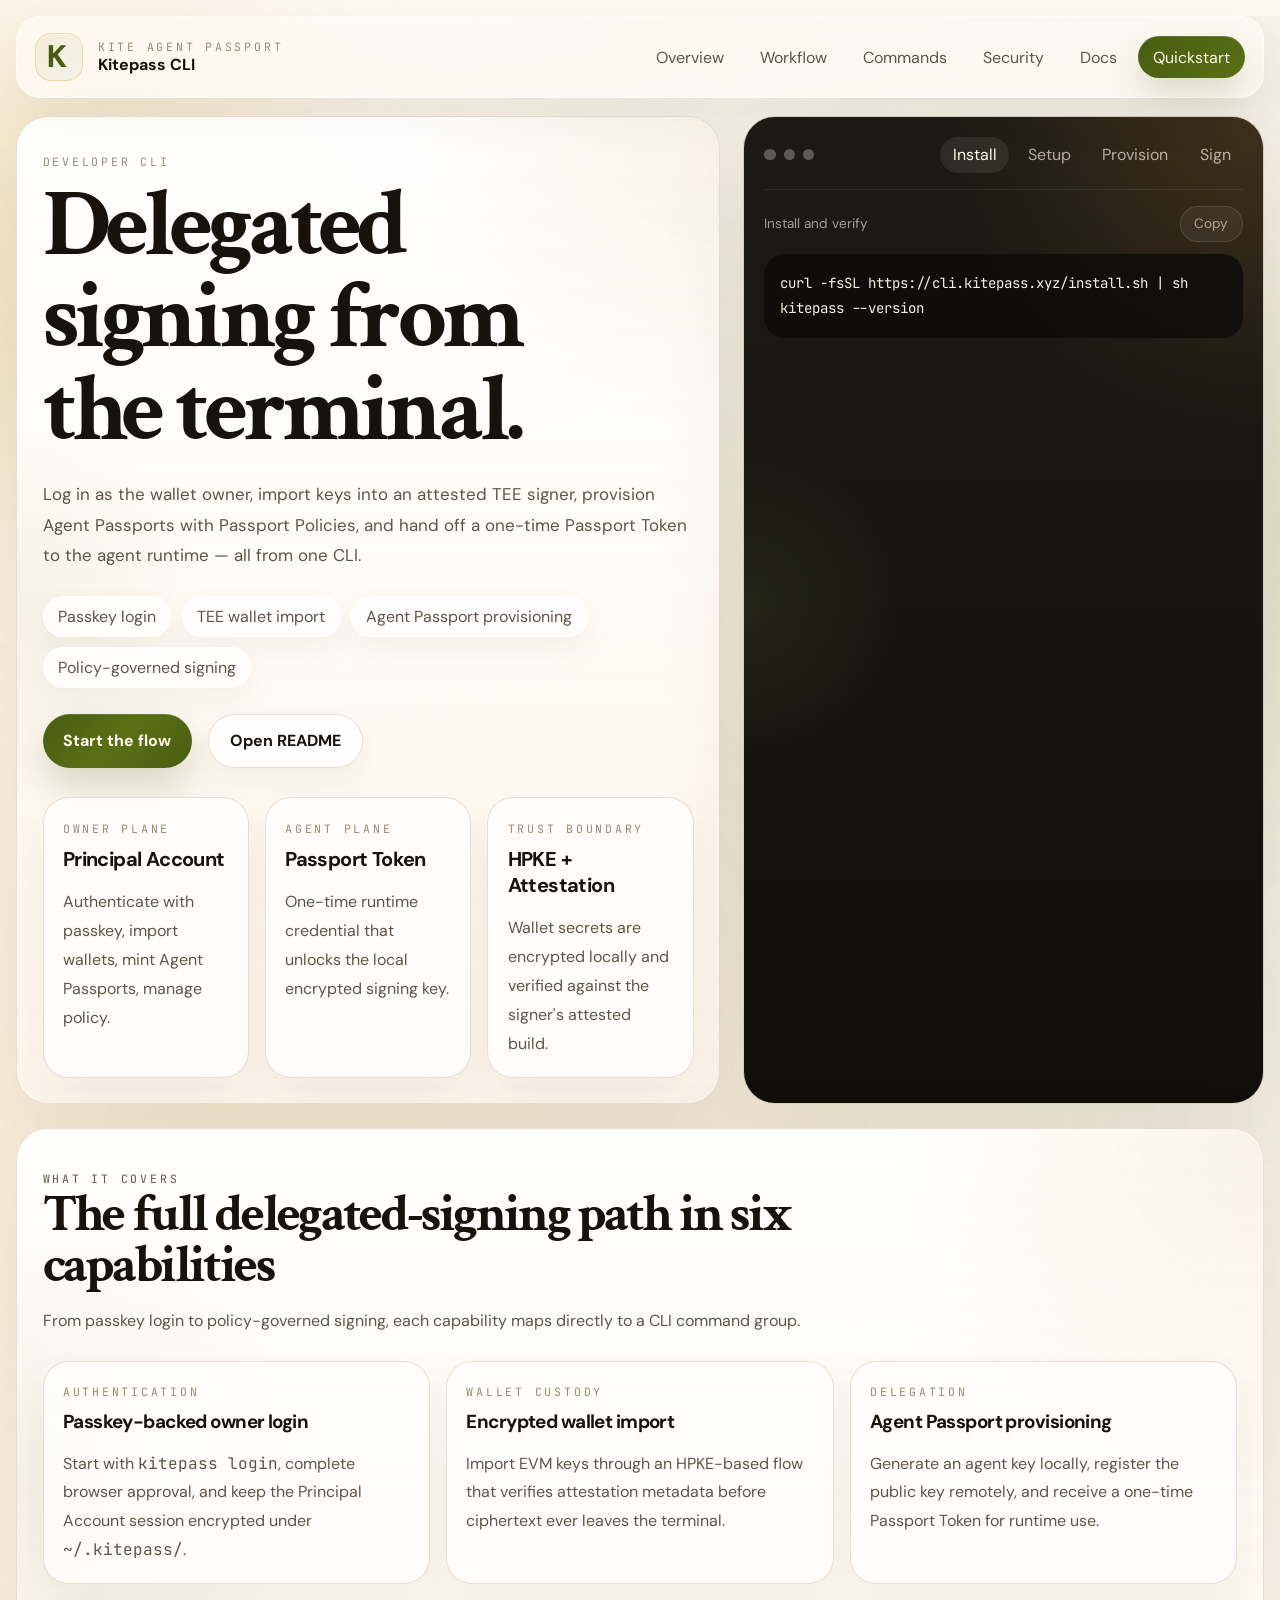
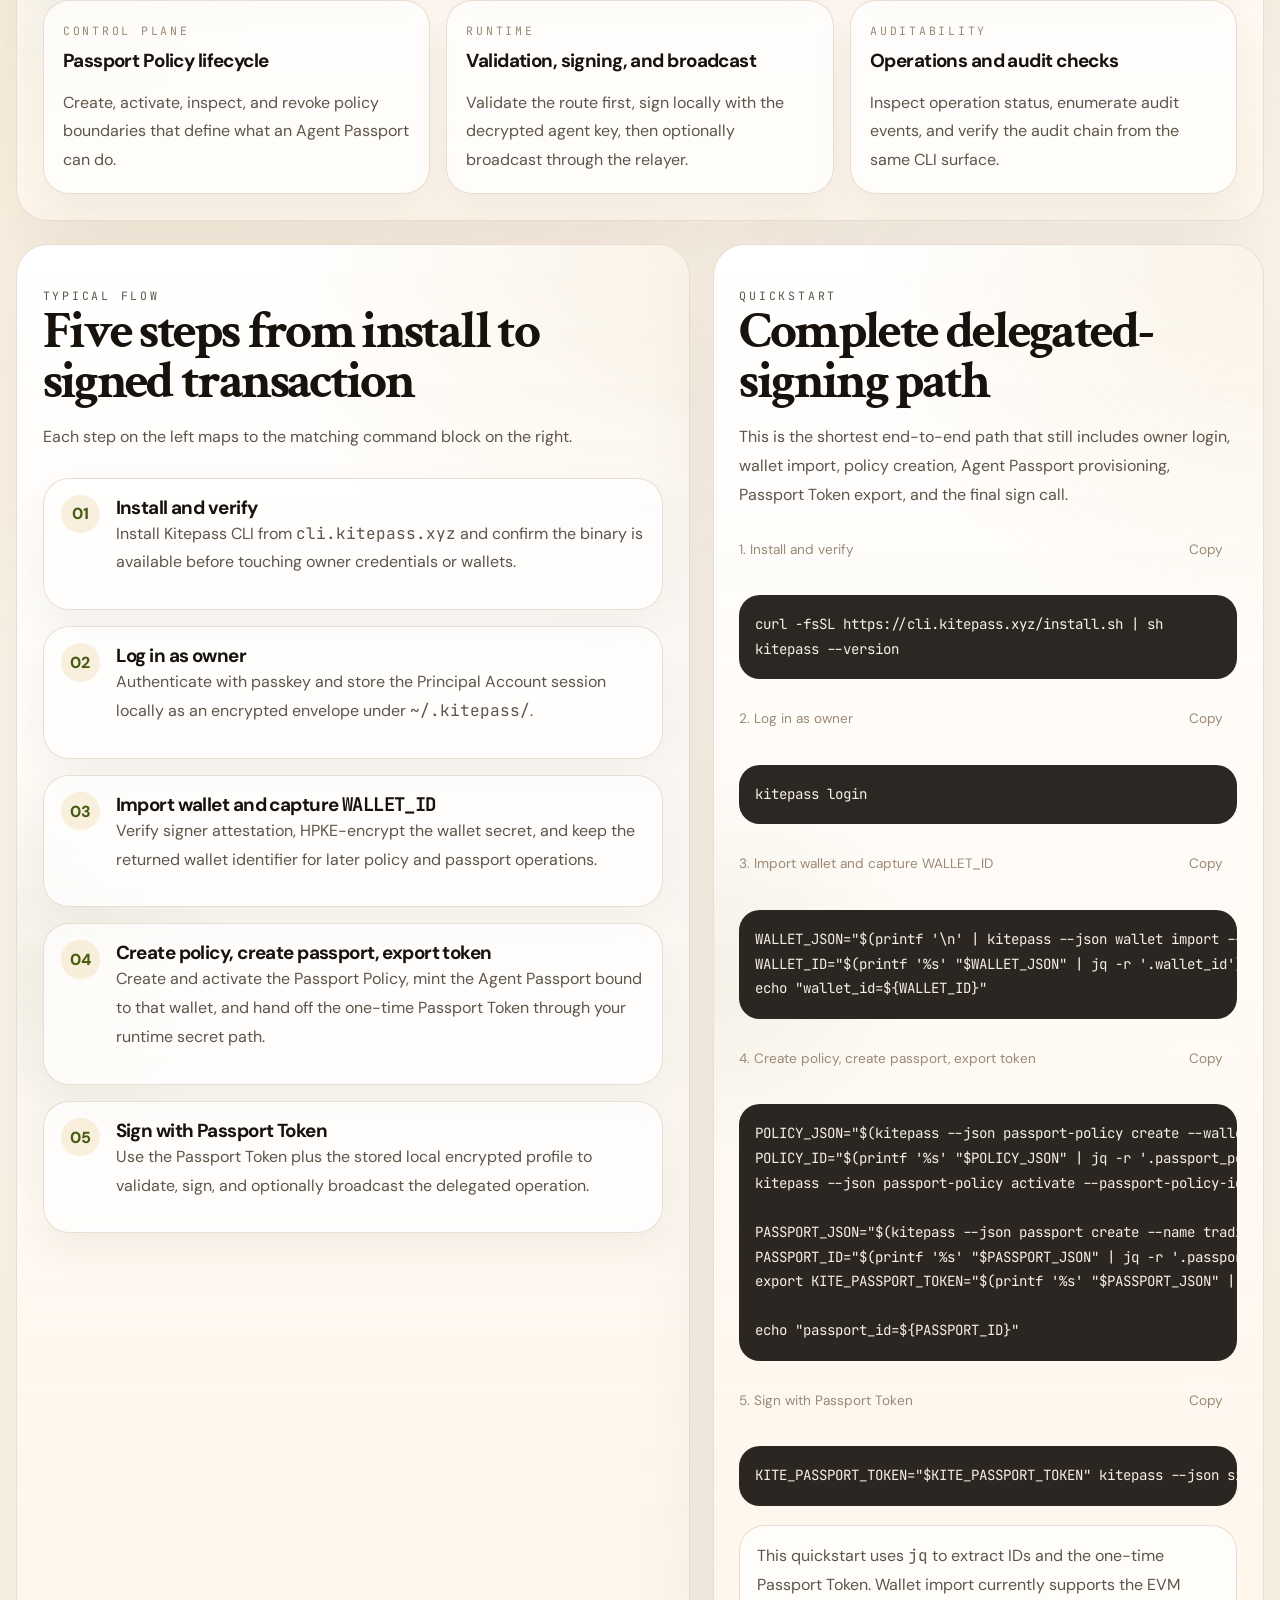
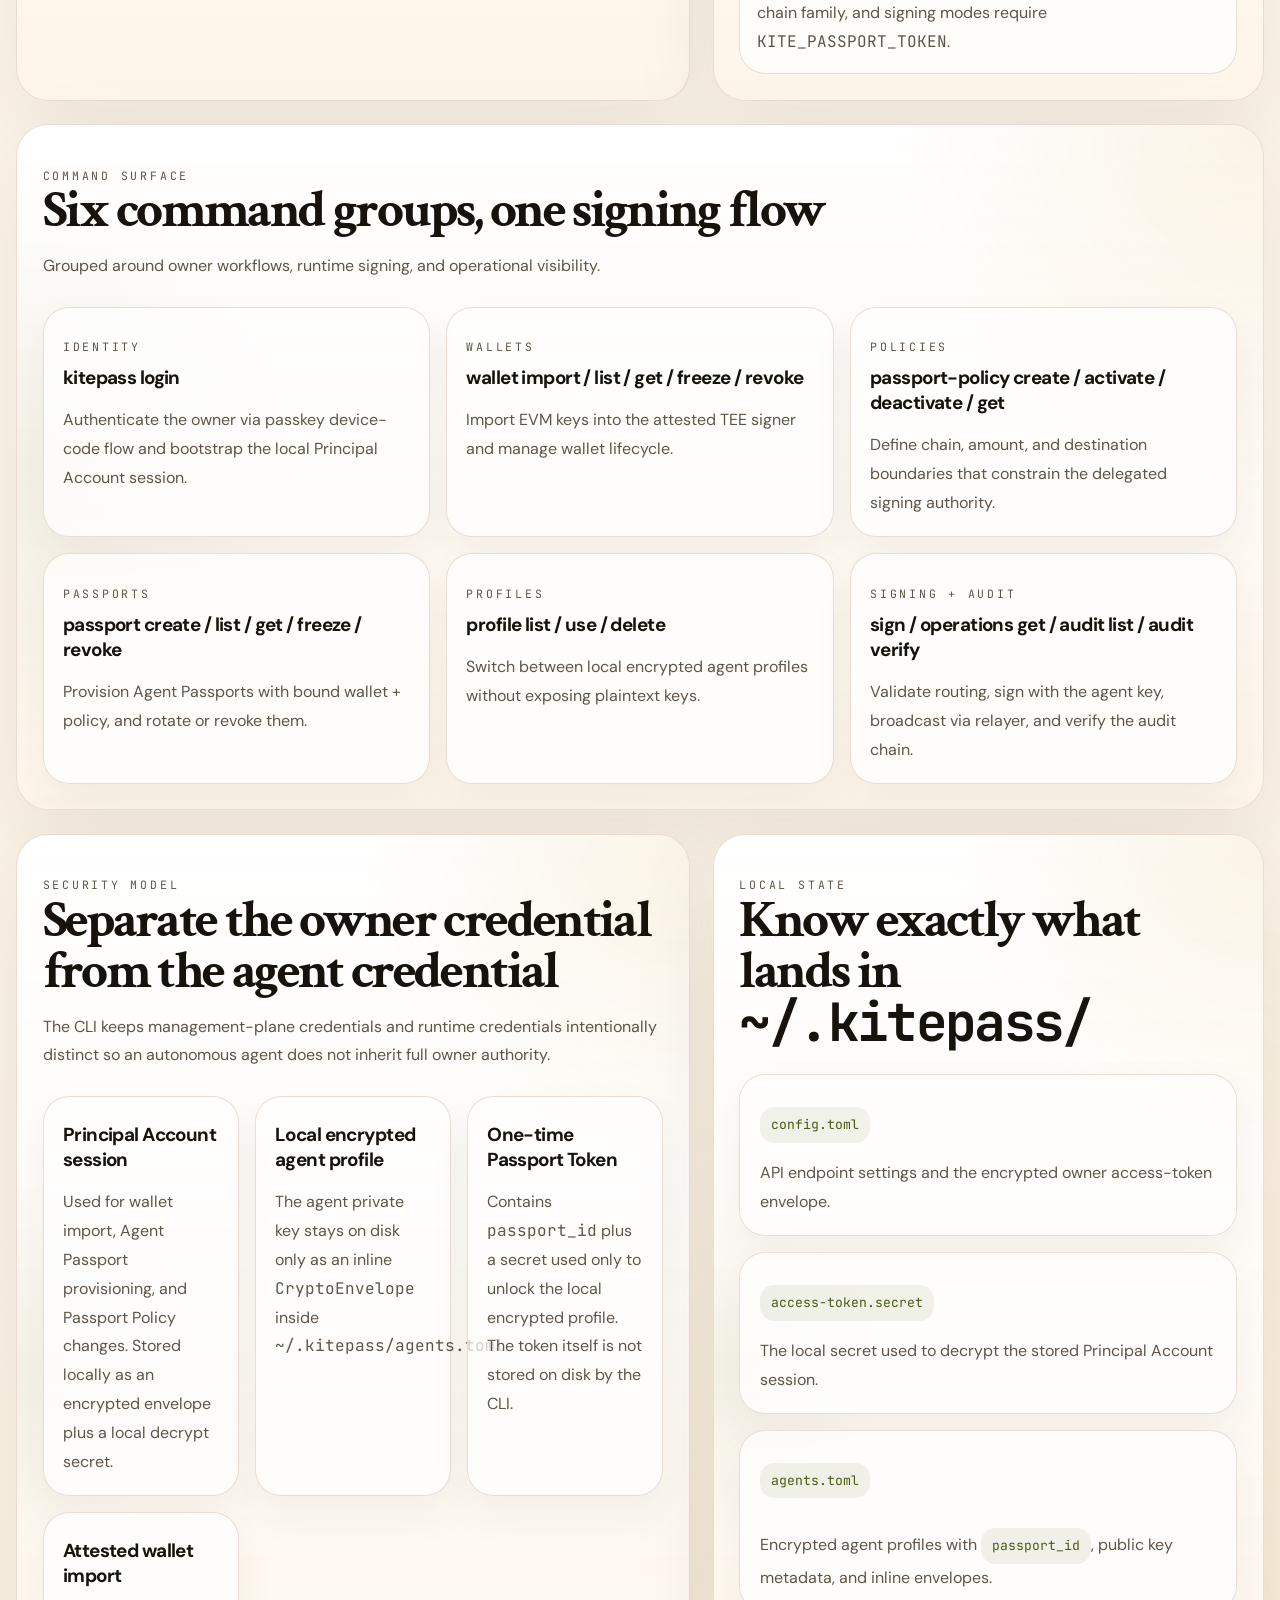
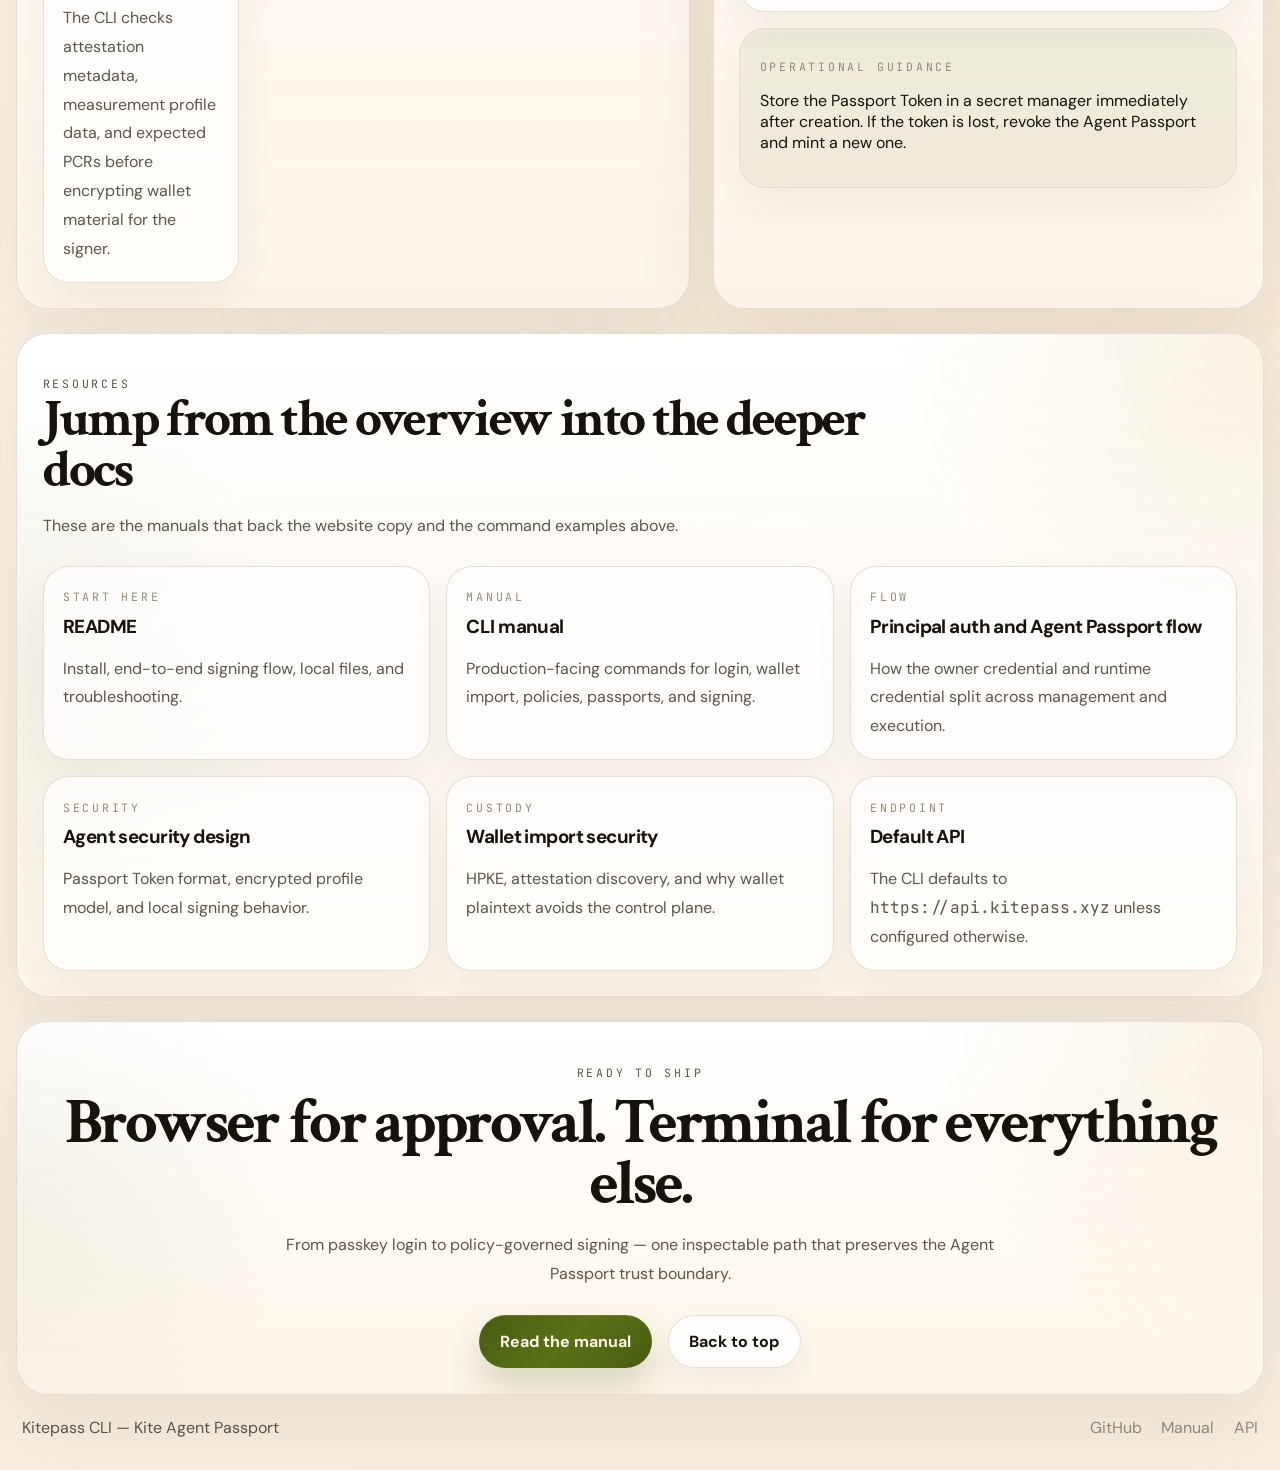
==== webpages/index.html @ 6b3290b9 "add webpages: CLI landing page with layout and copy improvements Side-by-side hero+terminal on deskt" ====
<!doctype html>
<html lang="en">
  <head>
    <meta charset="UTF-8" />
    <meta name="viewport" content="width=device-width, initial-scale=1.0" />
    <title>Kitepass CLI</title>
    <meta
      name="description"
      content="Kitepass CLI is the developer-facing command line for owner login, wallet import, Agent Passport provisioning, passport policy management, and delegated signing."
    />
    <link rel="icon" type="image/svg+xml" href="./favicon.svg" />
    <link rel="stylesheet" href="./styles.css" />
  </head>
  <body>
    <div class="ambient ambient-left"></div>
    <div class="ambient ambient-right"></div>

    <div class="site-shell">
      <header class="topbar">
        <a class="brand-lockup" href="#top" aria-label="Kitepass CLI home">
          <span class="brand-mark">K</span>
          <span class="brand-copy">
            <span class="eyebrow">Kite Agent Passport</span>
            <strong>Kitepass CLI</strong>
          </span>
        </a>

        <button
          class="menu-toggle"
          type="button"
          aria-expanded="false"
          aria-controls="site-nav"
          data-menu-toggle
        >
          Menu
        </button>

        <nav class="nav-links" id="site-nav" data-site-nav>
          <a href="#overview">Overview</a>
          <a href="#workflow">Workflow</a>
          <a href="#commands">Commands</a>
          <a href="#security">Security</a>
          <a href="#resources">Docs</a>
          <a class="nav-cta" href="#quickstart">Quickstart</a>
        </nav>
      </header>

      <main class="page-content" id="top">
        <section class="hero-grid">
          <article class="hero-panel surface reveal">
            <p class="section-eyebrow">Developer CLI</p>
            <h1>
              Delegated signing from the terminal.
            </h1>
            <p class="hero-copy">
              Log in as the wallet owner, import keys into an attested TEE signer,
              provision Agent Passports with Passport Policies, and hand off a
              one-time Passport Token to the agent runtime &mdash; all from one CLI.
            </p>

            <div class="chip-row">
              <span class="chip">Passkey login</span>
              <span class="chip">TEE wallet import</span>
              <span class="chip">Agent Passport provisioning</span>
              <span class="chip">Policy-governed signing</span>
            </div>

            <div class="hero-actions">
              <a class="button button-primary" href="#quickstart">Start the flow</a>
              <a class="button button-secondary" href="https://github.com/zfdang/agent-passport-cli/blob/main/README.md">Open README</a>
            </div>

            <div class="hero-metrics">
              <article class="metric-card">
                <span class="metric-label">Owner plane</span>
                <strong>Principal Account</strong>
                <p>Authenticate with passkey, import wallets, mint Agent Passports, manage policy.</p>
              </article>
              <article class="metric-card">
                <span class="metric-label">Agent plane</span>
                <strong>Passport Token</strong>
                <p>One-time runtime credential that unlocks the local encrypted signing key.</p>
              </article>
              <article class="metric-card">
                <span class="metric-label">Trust boundary</span>
                <strong>HPKE + Attestation</strong>
                <p>Wallet secrets are encrypted locally and verified against the signer's attested build.</p>
              </article>
            </div>
          </article>

          <aside class="surface terminal-panel reveal" aria-label="CLI examples">
            <div class="terminal-header">
              <span class="terminal-dot"></span>
              <span class="terminal-dot"></span>
              <span class="terminal-dot"></span>
              <div class="terminal-tabs">
                <button class="terminal-tab active" type="button" data-example-tab="install">
                  Install
                </button>
                <button class="terminal-tab" type="button" data-example-tab="setup">
                  Setup
                </button>
                <button class="terminal-tab" type="button" data-example-tab="provision">
                  Provision
                </button>
                <button class="terminal-tab" type="button" data-example-tab="sign">
                  Sign
                </button>
              </div>
            </div>

            <div class="example-panel active" data-example-panel="install">
              <div class="code-toolbar">
                <span>Install and verify</span>
                <button class="copy-button" type="button" data-copy-target="code-install">
                  Copy
                </button>
              </div>
              <pre id="code-install"><code>curl -fsSL https://cli.kitepass.xyz/install.sh | sh
kitepass --version</code></pre>
            </div>

            <div class="example-panel" data-example-panel="setup">
              <div class="code-toolbar">
                <span>Owner setup</span>
                <button class="copy-button" type="button" data-copy-target="code-setup">
                  Copy
                </button>
              </div>
              <pre id="code-setup"><code>kitepass login

WALLET_JSON="$(printf '<evm-private-key-hex>\n' | kitepass --json wallet import --chain-family evm --name treasury)"
WALLET_ID="$(printf '%s' "$WALLET_JSON" | jq -r '.wallet_id')"</code></pre>
            </div>

            <div class="example-panel" data-example-panel="provision">
              <div class="code-toolbar">
                <span>Policy + Agent Passport</span>
                <button class="copy-button" type="button" data-copy-target="code-provision">
                  Copy
                </button>
              </div>
              <pre id="code-provision"><code>POLICY_JSON="$(kitepass --json passport-policy create --wallet-id "$WALLET_ID" --allowed-chain eip155:8453 --allowed-action transaction --max-single-amount 100)"
POLICY_ID="$(printf '%s' "$POLICY_JSON" | jq -r '.passport_policy_id')"

PASSPORT_JSON="$(kitepass --json passport create --name trading-bot --wallet-id "$WALLET_ID" --passport-policy-id "$POLICY_ID")"
PASSPORT_ID="$(printf '%s' "$PASSPORT_JSON" | jq -r '.passport_id')"</code></pre>
            </div>

            <div class="example-panel" data-example-panel="sign">
              <div class="code-toolbar">
                <span>Runtime signing</span>
                <button class="copy-button" type="button" data-copy-target="code-sign">
                  Copy
                </button>
              </div>
              <pre id="code-sign"><code>KITE_PASSPORT_TOKEN="$KITE_PASSPORT_TOKEN" kitepass --json sign --passport-id "$PASSPORT_ID" --wallet-id "$WALLET_ID" --chain-id eip155:8453 --signing-type transaction --payload 0xdeadbeef --destination 0xabc --value 10</code></pre>
            </div>
          </aside>
        </section>

        <section class="surface overview-panel reveal" id="overview">
          <div class="section-heading">
            <p class="section-eyebrow">What it covers</p>
            <h2>The full delegated-signing path in six capabilities</h2>
            <p>
              From passkey login to policy-governed signing, each capability maps
              directly to a CLI command group.
            </p>
          </div>

          <div class="feature-grid">
            <article class="feature-card">
              <span class="feature-kicker">Authentication</span>
              <h3>Passkey-backed owner login</h3>
              <p>
                Start with <code>kitepass login</code>, complete browser approval, and keep the
                Principal Account session encrypted under <code>~/.kitepass/</code>.
              </p>
            </article>
            <article class="feature-card">
              <span class="feature-kicker">Wallet custody</span>
              <h3>Encrypted wallet import</h3>
              <p>
                Import EVM keys through an HPKE-based flow that verifies attestation
                metadata before ciphertext ever leaves the terminal.
              </p>
            </article>
            <article class="feature-card">
              <span class="feature-kicker">Delegation</span>
              <h3>Agent Passport provisioning</h3>
              <p>
                Generate an agent key locally, register the public key remotely, and
                receive a one-time Passport Token for runtime use.
              </p>
            </article>
            <article class="feature-card">
              <span class="feature-kicker">Control plane</span>
              <h3>Passport Policy lifecycle</h3>
              <p>
                Create, activate, inspect, and revoke policy boundaries that define what
                an Agent Passport can do.
              </p>
            </article>
            <article class="feature-card">
              <span class="feature-kicker">Runtime</span>
              <h3>Validation, signing, and broadcast</h3>
              <p>
                Validate the route first, sign locally with the decrypted agent key, then
                optionally broadcast through the relayer.
              </p>
            </article>
            <article class="feature-card">
              <span class="feature-kicker">Auditability</span>
              <h3>Operations and audit checks</h3>
              <p>
                Inspect operation status, enumerate audit events, and verify the audit
                chain from the same CLI surface.
              </p>
            </article>
          </div>
        </section>

        <section class="split-grid" id="workflow">
          <article class="surface workflow-panel reveal">
            <div class="section-heading">
              <p class="section-eyebrow">Typical flow</p>
              <h2>Five steps from install to signed transaction</h2>
              <p>
                Each step on the left maps to the matching command block on the right.
              </p>
            </div>

            <div class="workflow-list">
              <article class="workflow-step">
                <span>01</span>
                <div>
                  <h3>Install and verify</h3>
                  <p>Install Kitepass CLI from <code>cli.kitepass.xyz</code> and confirm the binary is available before touching owner credentials or wallets.</p>
                </div>
              </article>
              <article class="workflow-step">
                <span>02</span>
                <div>
                  <h3>Log in as owner</h3>
                  <p>Authenticate with passkey and store the Principal Account session locally as an encrypted envelope under <code>~/.kitepass/</code>.</p>
                </div>
              </article>
              <article class="workflow-step">
                <span>03</span>
                <div>
                  <h3>Import wallet and capture <code>WALLET_ID</code></h3>
                  <p>Verify signer attestation, HPKE-encrypt the wallet secret, and keep the returned wallet identifier for later policy and passport operations.</p>
                </div>
              </article>
              <article class="workflow-step">
                <span>04</span>
                <div>
                  <h3>Create policy, create passport, export token</h3>
                  <p>Create and activate the Passport Policy, mint the Agent Passport bound to that wallet, and hand off the one-time Passport Token through your runtime secret path.</p>
                </div>
              </article>
              <article class="workflow-step">
                <span>05</span>
                <div>
                  <h3>Sign with Passport Token</h3>
                  <p>Use the Passport Token plus the stored local encrypted profile to validate, sign, and optionally broadcast the delegated operation.</p>
                </div>
              </article>
            </div>
          </article>

          <article class="surface quickstart-panel reveal" id="quickstart">
            <div class="section-heading">
              <p class="section-eyebrow">Quickstart</p>
              <h2>Complete delegated-signing path</h2>
              <p>
                This is the shortest end-to-end path that still includes owner login,
                wallet import, policy creation, Agent Passport provisioning, Passport Token
                export, and the final sign call.
              </p>
            </div>

            <div class="code-stack">
              <div class="code-toolbar">
                <span>1. Install and verify</span>
                <button class="copy-button" type="button" data-copy-target="code-quickstart-install">
                  Copy
                </button>
              </div>
              <pre id="code-quickstart-install"><code>curl -fsSL https://cli.kitepass.xyz/install.sh | sh
kitepass --version</code></pre>
            </div>

            <div class="code-stack">
              <div class="code-toolbar">
                <span>2. Log in as owner</span>
                <button class="copy-button" type="button" data-copy-target="code-quickstart-login">
                  Copy
                </button>
              </div>
              <pre id="code-quickstart-login"><code>kitepass login</code></pre>
            </div>

            <div class="code-stack">
              <div class="code-toolbar">
                <span>3. Import wallet and capture WALLET_ID</span>
                <button class="copy-button" type="button" data-copy-target="code-quickstart-wallet">
                  Copy
                </button>
              </div>
              <pre id="code-quickstart-wallet"><code>WALLET_JSON="$(printf '<evm-private-key-hex>\n' | kitepass --json wallet import --chain-family evm --name treasury)"
WALLET_ID="$(printf '%s' "$WALLET_JSON" | jq -r '.wallet_id')"
echo "wallet_id=${WALLET_ID}"</code></pre>
            </div>

            <div class="code-stack">
              <div class="code-toolbar">
                <span>4. Create policy, create passport, export token</span>
                <button class="copy-button" type="button" data-copy-target="code-quickstart-provision">
                  Copy
                </button>
              </div>
              <pre id="code-quickstart-provision"><code>POLICY_JSON="$(kitepass --json passport-policy create --wallet-id "$WALLET_ID" --allowed-chain eip155:8453 --allowed-action transaction --max-single-amount 100 --max-daily-amount 1000 --allowed-destination 0xabc --valid-for-hours 24)"
POLICY_ID="$(printf '%s' "$POLICY_JSON" | jq -r '.passport_policy_id')"
kitepass --json passport-policy activate --passport-policy-id "$POLICY_ID"

PASSPORT_JSON="$(kitepass --json passport create --name trading-bot --wallet-id "$WALLET_ID" --passport-policy-id "$POLICY_ID")"
PASSPORT_ID="$(printf '%s' "$PASSPORT_JSON" | jq -r '.passport_id')"
export KITE_PASSPORT_TOKEN="$(printf '%s' "$PASSPORT_JSON" | jq -r '.passport_token')"

echo "passport_id=${PASSPORT_ID}"</code></pre>
            </div>

            <div class="code-stack">
              <div class="code-toolbar">
                <span>5. Sign with Passport Token</span>
                <button class="copy-button" type="button" data-copy-target="code-quickstart-sign">
                  Copy
                </button>
              </div>
              <pre id="code-quickstart-sign"><code>KITE_PASSPORT_TOKEN="$KITE_PASSPORT_TOKEN" kitepass --json sign --passport-id "$PASSPORT_ID" --wallet-id "$WALLET_ID" --chain-id eip155:8453 --signing-type transaction --payload 0xdeadbeef --destination 0xabc --value 10</code></pre>
            </div>

            <p class="quickstart-note">
              This quickstart uses <code>jq</code> to extract IDs and the one-time Passport Token.
              Wallet import currently supports the EVM chain family, and signing modes require
              <code>KITE_PASSPORT_TOKEN</code>.
            </p>
          </article>
        </section>

        <section class="surface command-panel reveal" id="commands">
          <div class="section-heading">
            <p class="section-eyebrow">Command surface</p>
            <h2>Six command groups, one signing flow</h2>
            <p>
              Grouped around owner workflows, runtime signing, and operational
              visibility.
            </p>
          </div>

          <div class="command-grid">
            <article class="command-card">
              <p class="command-label">Identity</p>
              <h3>kitepass login</h3>
              <p>Authenticate the owner via passkey device-code flow and bootstrap the local Principal Account session.</p>
            </article>
            <article class="command-card">
              <p class="command-label">Wallets</p>
              <h3>wallet import / list / get / freeze / revoke</h3>
              <p>Import EVM keys into the attested TEE signer and manage wallet lifecycle.</p>
            </article>
            <article class="command-card">
              <p class="command-label">Policies</p>
              <h3>passport-policy create / activate / deactivate / get</h3>
              <p>Define chain, amount, and destination boundaries that constrain the delegated signing authority.</p>
            </article>
            <article class="command-card">
              <p class="command-label">Passports</p>
              <h3>passport create / list / get / freeze / revoke</h3>
              <p>Provision Agent Passports with bound wallet + policy, and rotate or revoke them.</p>
            </article>
            <article class="command-card">
              <p class="command-label">Profiles</p>
              <h3>profile list / use / delete</h3>
              <p>Switch between local encrypted agent profiles without exposing plaintext keys.</p>
            </article>
            <article class="command-card">
              <p class="command-label">Signing + Audit</p>
              <h3>sign / operations get / audit list / audit verify</h3>
              <p>Validate routing, sign with the agent key, broadcast via relayer, and verify the audit chain.</p>
            </article>
          </div>
        </section>

        <section class="split-grid" id="security">
          <article class="surface security-panel reveal">
            <div class="section-heading">
              <p class="section-eyebrow">Security model</p>
              <h2>Separate the owner credential from the agent credential</h2>
              <p>
                The CLI keeps management-plane credentials and runtime credentials intentionally
                distinct so an autonomous agent does not inherit full owner authority.
              </p>
            </div>

            <div class="security-grid">
              <article class="security-card">
                <h3>Principal Account session</h3>
                <p>
                  Used for wallet import, Agent Passport provisioning, and Passport Policy changes.
                  Stored locally as an encrypted envelope plus a local decrypt secret.
                </p>
              </article>
              <article class="security-card">
                <h3>Local encrypted agent profile</h3>
                <p>
                  The agent private key stays on disk only as an inline <code>CryptoEnvelope</code> inside
                  <code>~/.kitepass/agents.toml</code>.
                </p>
              </article>
              <article class="security-card">
                <h3>One-time Passport Token</h3>
                <p>
                  Contains <code>passport_id</code> plus a secret used only to unlock the local encrypted
                  profile. The token itself is not stored on disk by the CLI.
                </p>
              </article>
              <article class="security-card">
                <h3>Attested wallet import</h3>
                <p>
                  The CLI checks attestation metadata, measurement profile data, and expected PCRs
                  before encrypting wallet material for the signer.
                </p>
              </article>
            </div>
          </article>

          <article class="surface storage-panel reveal">
            <div class="section-heading">
              <p class="section-eyebrow">Local state</p>
              <h2>Know exactly what lands in <code>~/.kitepass/</code></h2>
            </div>

            <div class="storage-list">
              <article>
                <code>config.toml</code>
                <p>API endpoint settings and the encrypted owner access-token envelope.</p>
              </article>
              <article>
                <code>access-token.secret</code>
                <p>The local secret used to decrypt the stored Principal Account session.</p>
              </article>
              <article>
                <code>agents.toml</code>
                <p>Encrypted agent profiles with <code>passport_id</code>, public key metadata, and inline envelopes.</p>
              </article>
            </div>

            <div class="note-card">
              <p class="note-label">Operational guidance</p>
              <p>
                Store the Passport Token in a secret manager immediately after creation. If the
                token is lost, revoke the Agent Passport and mint a new one.
              </p>
            </div>
          </article>
        </section>

        <section class="surface resources-panel reveal" id="resources">
          <div class="section-heading">
            <p class="section-eyebrow">Resources</p>
            <h2>Jump from the overview into the deeper docs</h2>
            <p>
              These are the manuals that back the website copy and the command examples above.
            </p>
          </div>

          <div class="resource-grid">
            <a class="resource-card" href="https://github.com/zfdang/agent-passport-cli/blob/main/README.md">
              <span class="resource-kicker">Start here</span>
              <h3>README</h3>
              <p>Install, end-to-end signing flow, local files, and troubleshooting.</p>
            </a>
            <a class="resource-card" href="https://github.com/zfdang/agent-passport-cli/blob/main/docs/cli-manual.md">
              <span class="resource-kicker">Manual</span>
              <h3>CLI manual</h3>
              <p>Production-facing commands for login, wallet import, policies, passports, and signing.</p>
            </a>
            <a class="resource-card" href="https://github.com/zfdang/agent-passport-cli/blob/main/docs/principal-auth-and-agent-passport-flow.md">
              <span class="resource-kicker">Flow</span>
              <h3>Principal auth and Agent Passport flow</h3>
              <p>How the owner credential and runtime credential split across management and execution.</p>
            </a>
            <a class="resource-card" href="https://github.com/zfdang/agent-passport-cli/blob/main/docs/agent-security-design.md">
              <span class="resource-kicker">Security</span>
              <h3>Agent security design</h3>
              <p>Passport Token format, encrypted profile model, and local signing behavior.</p>
            </a>
            <a class="resource-card" href="https://github.com/zfdang/agent-passport-cli/blob/main/docs/security-wallet-import.md">
              <span class="resource-kicker">Custody</span>
              <h3>Wallet import security</h3>
              <p>HPKE, attestation discovery, and why wallet plaintext avoids the control plane.</p>
            </a>
            <a class="resource-card" href="https://api.kitepass.xyz">
              <span class="resource-kicker">Endpoint</span>
              <h3>Default API</h3>
              <p>The CLI defaults to <code>https://api.kitepass.xyz</code> unless configured otherwise.</p>
            </a>
          </div>
        </section>

        <section class="surface cta-panel reveal">
          <p class="section-eyebrow">Ready to ship</p>
          <h2>Browser for approval. Terminal for everything else.</h2>
          <p>
            From passkey login to policy-governed signing &mdash; one inspectable path
            that preserves the Agent Passport trust boundary.
          </p>
          <div class="hero-actions">
            <a class="button button-primary" href="https://github.com/zfdang/agent-passport-cli/blob/main/docs/cli-manual.md">Read the manual</a>
            <a class="button button-secondary" href="#top">Back to top</a>
          </div>
        </section>
      </main>

      <footer class="footer">
        <p>Kitepass CLI &mdash; Kite Agent Passport</p>
        <nav class="footer-links">
          <a href="https://github.com/zfdang/agent-passport-cli">GitHub</a>
          <a href="https://github.com/zfdang/agent-passport-cli/blob/main/docs/cli-manual.md">Manual</a>
          <a href="https://api.kitepass.xyz">API</a>
        </nav>
      </footer>
    </div>

    <script src="./script.js"></script>
  </body>
</html>
---- webpages/styles.css ----
@import url("https://fonts.googleapis.com/css2?family=Crimson+Text:wght@400;600;700&family=DM+Sans:wght@400;500;700;800&family=JetBrains+Mono:wght@400;500;600&display=swap");

:root {
  color-scheme: light;
  --bg-main: #fef8f0;
  --bg-surface: rgba(255, 255, 255, 0.82);
  --bg-elevated: rgba(254, 245, 233, 0.94);
  --bg-hover: rgba(245, 235, 221, 0.86);
  --border: rgba(232, 219, 209, 0.92);
  --border-strong: rgba(218, 200, 182, 0.95);
  --text-primary: #17120c;
  --text-secondary: #5f5448;
  --text-tertiary: #9a8975;
  --accent: #485c11;
  --accent-strong: #5a7015;
  --warm-soft: rgba(218, 160, 56, 0.16);
  --card-shadow: 0 28px 90px rgba(54, 44, 28, 0.08);
  --panel-shadow: 0 18px 42px rgba(54, 44, 28, 0.06);
  --radius-xl: 32px;
  --radius-lg: 26px;
  --radius-pill: 999px;
  --font-sans: "DM Sans", system-ui, -apple-system, sans-serif;
  --font-display: "Crimson Text", Georgia, serif;
  --font-mono: "JetBrains Mono", "SF Mono", monospace;
}

* {
  box-sizing: border-box;
}

html {
  scroll-behavior: smooth;
  background: var(--bg-main);
}

body {
  margin: 0;
  min-width: 320px;
  min-height: 100vh;
  font-family: var(--font-sans);
  color: var(--text-primary);
  background:
    radial-gradient(circle at 14% 18%, rgba(218, 160, 56, 0.14), transparent 22%),
    radial-gradient(circle at 85% 10%, rgba(72, 92, 17, 0.11), transparent 20%),
    radial-gradient(circle at 78% 78%, rgba(218, 160, 56, 0.1), transparent 18%),
    linear-gradient(180deg, #fef8f0 0%, #fcf4e8 52%, #f8eee1 100%);
}

a {
  color: inherit;
  text-decoration: none;
}

button,
input,
textarea,
select {
  font: inherit;
}

button {
  cursor: pointer;
}

code,
pre {
  font-family: var(--font-mono);
}

::selection {
  background: rgba(72, 92, 17, 0.18);
  color: var(--text-primary);
}

.ambient {
  position: fixed;
  z-index: 0;
  width: 28rem;
  height: 28rem;
  border-radius: 999px;
  filter: blur(90px);
  pointer-events: none;
  opacity: 0.75;
}

.ambient-left {
  top: 3rem;
  left: -9rem;
  background: rgba(234, 215, 165, 0.75);
}

.ambient-right {
  top: 18rem;
  right: -8rem;
  background: rgba(167, 190, 121, 0.28);
}

.site-shell {
  position: relative;
  z-index: 1;
  width: min(1440px, calc(100% - 32px));
  margin: 0 auto;
  padding-bottom: 2rem;
}

.topbar {
  position: sticky;
  top: 0;
  z-index: 20;
  display: flex;
  align-items: center;
  justify-content: space-between;
  gap: 1rem;
  margin-top: 1rem;
  padding: 1rem 1.1rem;
  border: 1px solid rgba(255, 255, 255, 0.45);
  border-radius: 24px;
  background: rgba(255, 251, 245, 0.72);
  backdrop-filter: blur(18px);
  box-shadow: 0 18px 48px rgba(54, 44, 28, 0.06);
}

.brand-lockup {
  display: inline-flex;
  align-items: center;
  gap: 0.95rem;
  min-width: 0;
}

.brand-mark {
  display: inline-flex;
  align-items: center;
  justify-content: center;
  width: 3rem;
  height: 3rem;
  flex-shrink: 0;
  border-radius: 1rem;
  border: 1px solid rgba(218, 160, 56, 0.3);
  background:
    linear-gradient(135deg, rgba(218, 160, 56, 0.2), rgba(72, 92, 17, 0.08)),
    rgba(255, 255, 255, 0.9);
  color: var(--accent);
  font-weight: 800;
  letter-spacing: 0.08em;
  box-shadow: inset 0 1px 0 rgba(255, 255, 255, 0.6);
}

.brand-copy strong,
.brand-copy span {
  display: block;
}

.brand-mark {
  font-size: 1.95rem;
  line-height: 1;
  font-family: var(--font-sans);
}

.eyebrow,
.section-eyebrow,
.metric-label,
.feature-kicker,
.command-label,
.resource-kicker,
.note-label {
  text-transform: uppercase;
  letter-spacing: 0.24em;
  font-size: 0.72rem;
  color: var(--text-tertiary);
  font-family: var(--font-mono);
}

.nav-links {
  display: flex;
  align-items: center;
  flex-wrap: wrap;
  gap: 0.35rem;
}

.nav-links a {
  padding: 0.68rem 0.95rem;
  border-radius: var(--radius-pill);
  color: var(--text-secondary);
  transition:
    color 160ms ease,
    background-color 160ms ease,
    transform 160ms ease;
}

.nav-links a:hover {
  color: var(--text-primary);
  background: rgba(255, 255, 255, 0.72);
}

.nav-cta {
  background: linear-gradient(135deg, #485c11 0%, #5a7015 100%);
  color: #fff6e8 !important;
  box-shadow:
    0 16px 32px rgba(72, 92, 17, 0.18),
    inset 0 1px 0 rgba(255, 255, 255, 0.12);
}

.nav-cta:hover {
  transform: translateY(-1px);
}

.menu-toggle {
  display: none;
  padding: 0.7rem 0.95rem;
  border: 1px solid var(--border);
  border-radius: var(--radius-pill);
  background: rgba(255, 255, 255, 0.84);
  color: var(--text-primary);
}

.page-content {
  display: flex;
  flex-direction: column;
  gap: 1.45rem;
  padding: 1.1rem 0 0;
}

.surface {
  position: relative;
  overflow: hidden;
  border: 1px solid var(--border);
  border-radius: var(--radius-xl);
  background:
    linear-gradient(180deg, rgba(255, 255, 255, 0.84), rgba(254, 245, 233, 0.94)),
    var(--bg-surface);
  box-shadow: var(--card-shadow);
}

.surface::after {
  content: "";
  position: absolute;
  inset: 0;
  pointer-events: none;
  background:
    radial-gradient(circle at top right, rgba(218, 160, 56, 0.12), transparent 26%),
    radial-gradient(circle at left center, rgba(72, 92, 17, 0.06), transparent 22%);
}

.surface > * {
  position: relative;
  z-index: 1;
}

.hero-grid,
.split-grid {
  display: grid;
  gap: 1.45rem;
}

.hero-grid {
  grid-template-columns: minmax(0, 1.15fr) minmax(0, 0.85fr);
  align-items: stretch;
}

.hero-panel,
.terminal-panel,
.overview-panel,
.workflow-panel,
.quickstart-panel,
.command-panel,
.security-panel,
.storage-panel,
.resources-panel,
.cta-panel {
  padding: clamp(1.35rem, 2vw, 1.85rem);
}

.hero-panel {
  min-height: 0;
}

.hero-panel h1,
.section-heading h2,
.cta-panel h2 {
  margin: 0;
  font-family: var(--font-display);
  letter-spacing: -0.05em;
  line-height: 0.96;
}

.hero-panel h1 {
  max-width: 24ch;
  font-size: clamp(3.4rem, 8vw, 6rem);
  text-wrap: balance;
}

.hero-copy,
.section-heading p,
.metric-card p,
.feature-card p,
.workflow-step p,
.quickstart-note,
.command-card p,
.security-card p,
.storage-list p,
.resource-card p,
.cta-panel > p {
  color: var(--text-secondary);
  line-height: 1.8;
}

.hero-copy {
  max-width: 80rem;
  margin-top: 1.4rem;
  font-size: 1.06rem;
}

.chip-row,
.hero-actions,
.hero-metrics,
.feature-grid,
.workflow-list,
.code-stack,
.command-grid,
.security-grid,
.resource-grid,
.storage-list {
  display: grid;
  gap: 1rem;
}

.chip-row {
  display: flex;
  flex-wrap: wrap;
  gap: 0.65rem;
  margin-top: 1.6rem;
}

.chip {
  display: inline-flex;
  align-items: center;
  padding: 0.55rem 0.9rem;
  border: 1px solid rgba(255, 255, 255, 0.84);
  border-radius: var(--radius-pill);
  background: rgba(255, 255, 255, 0.88);
  color: var(--text-secondary);
  box-shadow: 0 12px 30px rgba(54, 44, 28, 0.05);
}

.hero-actions {
  display: flex;
  grid-auto-flow: column;
  justify-content: flex-start;
  margin-top: 1.65rem;
}

.button {
  display: inline-flex;
  align-items: center;
  justify-content: center;
  padding: 0.95rem 1.3rem;
  border-radius: var(--radius-pill);
  font-weight: 700;
  transition:
    transform 160ms ease,
    box-shadow 160ms ease,
    background-color 160ms ease;
}

.button:hover {
  transform: translateY(-1px);
}

.button-primary {
  color: #fff7eb;
  background: linear-gradient(135deg, #485c11 0%, #5a7015 50%, #485c11 100%);
  box-shadow:
    0 18px 36px rgba(72, 92, 17, 0.22),
    inset 0 1px 0 rgba(255, 255, 255, 0.12);
}

.button-secondary {
  border: 1px solid var(--border);
  background: rgba(255, 255, 255, 0.9);
  color: var(--text-primary);
  box-shadow: 0 12px 28px rgba(54, 44, 28, 0.06);
}

.hero-metrics {
  grid-template-columns: repeat(3, minmax(0, 1fr));
  margin-top: 1.85rem;
}

.metric-card,
.feature-card,
.workflow-step,
.command-card,
.security-card,
.resource-card,
.storage-list article,
.note-card {
  border: 1px solid var(--border);
  border-radius: var(--radius-lg);
  background: rgba(255, 255, 255, 0.72);
  box-shadow: var(--panel-shadow);
}

.metric-card,
.feature-card,
.command-card,
.security-card,
.resource-card,
.storage-list article,
.note-card {
  padding: 1.15rem 1.2rem;
}

.metric-card strong {
  display: block;
  margin-top: 0.55rem;
  font-size: 1.25rem;
  letter-spacing: -0.03em;
}

.metric-card p {
  margin-bottom: 0;
}

.terminal-panel {
  align-self: stretch;
  display: flex;
  flex-direction: column;
  padding: 1.25rem;
  background:
    linear-gradient(180deg, rgba(29, 26, 21, 0.96), rgba(17, 15, 12, 0.98)),
    #17120c;
  color: #f8efe3;
}

.terminal-panel::after {
  background:
    radial-gradient(circle at top right, rgba(218, 160, 56, 0.18), transparent 28%),
    radial-gradient(circle at left center, rgba(104, 130, 49, 0.16), transparent 22%);
}

.terminal-header {
  display: flex;
  align-items: center;
  gap: 0.5rem;
  padding-bottom: 1rem;
  border-bottom: 1px solid rgba(255, 255, 255, 0.08);
}

.terminal-dot {
  width: 0.7rem;
  height: 0.7rem;
  border-radius: 50%;
  background: rgba(255, 255, 255, 0.28);
}

.terminal-tabs {
  display: flex;
  gap: 0.4rem;
  margin-left: auto;
}

.terminal-tab {
  padding: 0.48rem 0.78rem;
  border: 0;
  border-radius: var(--radius-pill);
  background: transparent;
  color: rgba(255, 245, 233, 0.66);
}

.terminal-tab.active {
  background: rgba(255, 255, 255, 0.08);
  color: #fff6e8;
}

.example-panel {
  display: none;
  flex: 1;
  padding-top: 1rem;
}

.example-panel.active {
  display: block;
}

.code-toolbar {
  display: flex;
  align-items: center;
  justify-content: space-between;
  gap: 1rem;
  margin-bottom: 0.75rem;
  color: var(--text-tertiary);
  font-size: 0.85rem;
}

.terminal-panel .code-toolbar {
  color: rgba(255, 245, 233, 0.6);
}

.copy-button {
  padding: 0.52rem 0.85rem;
  border: 1px solid rgba(255, 255, 255, 0.12);
  border-radius: var(--radius-pill);
  background: rgba(255, 255, 255, 0.06);
  color: inherit;
}

.copy-button:hover {
  background: rgba(255, 255, 255, 0.1);
}

pre {
  margin: 0;
  overflow: auto;
  padding: 1.1rem 1rem;
  border-radius: 1.3rem;
  background: rgba(13, 12, 10, 0.82);
  font-size: 0.88rem;
  line-height: 1.75;
}

.quickstart-panel pre {
  background: rgba(25, 21, 17, 0.92);
  color: #f8efe3;
}

.section-heading {
  max-width: 52rem;
}

.section-heading h2 {
  font-size: clamp(2.1rem, 5vw, 3.3rem);
}

.section-heading p {
  margin: 0.95rem 0 0;
}

.overview-panel .feature-grid,
.command-grid,
.security-grid,
.resource-grid {
  grid-template-columns: repeat(3, minmax(0, 1fr));
  margin-top: 1.6rem;
}

.feature-card h3,
.command-card h3,
.security-card h3,
.resource-card h3,
.workflow-step h3 {
  margin: 0.45rem 0 0;
  font-size: 1.18rem;
  letter-spacing: -0.03em;
}

.feature-card p,
.command-card p,
.security-card p,
.resource-card p {
  margin-bottom: 0;
}

.split-grid {
  grid-template-columns: minmax(0, 1.1fr) minmax(0, 0.9fr);
}

.workflow-list {
  margin-top: 1.6rem;
}

.workflow-step {
  display: grid;
  grid-template-columns: auto minmax(0, 1fr);
  gap: 1rem;
  align-items: start;
  padding: 1rem 1.1rem;
}

.workflow-step span {
  display: inline-flex;
  align-items: center;
  justify-content: center;
  width: 2.4rem;
  height: 2.4rem;
  border-radius: 50%;
  background: var(--warm-soft);
  color: var(--accent);
  font-weight: 800;
}

.workflow-step p,
.workflow-step h3 {
  margin-top: 0;
}

.quickstart-panel .code-stack {
  margin-top: 1.35rem;
}

.quickstart-note {
  margin: 1.2rem 0 0;
  padding: 1rem 1.05rem;
  border: 1px solid var(--border);
  border-radius: var(--radius-lg);
  background: rgba(255, 255, 255, 0.72);
}

.storage-list code {
  display: inline-flex;
  margin-top: 0.85rem;
  padding: 0.5rem 0.7rem;
  border-radius: 0.9rem;
  background: rgba(72, 92, 17, 0.08);
  color: var(--accent);
  font-size: 0.82rem;
  line-height: 1.5;
  word-break: break-word;
}

.storage-panel {
  display: flex;
  flex-direction: column;
}

.storage-list {
  margin-top: 1.4rem;
}

.storage-list article p {
  margin-bottom: 0;
}

.note-card {
  margin-top: 1rem;
  background: rgba(72, 92, 17, 0.08);
}

.resource-card {
  display: block;
  transition:
    transform 180ms ease,
    box-shadow 180ms ease,
    border-color 180ms ease;
}

.resource-card:hover {
  transform: translateY(-2px);
  border-color: var(--border-strong);
  box-shadow: 0 20px 50px rgba(54, 44, 28, 0.09);
}

.cta-panel {
  text-align: center;
}

.cta-panel h2 {
  font-size: clamp(2.4rem, 5vw, 4rem);
  margin-top: 0.5rem;
}

.cta-panel > p {
  max-width: 48rem;
  margin: 1rem auto 0;
}

.cta-panel .hero-actions {
  justify-content: center;
}

.footer {
  display: flex;
  justify-content: space-between;
  gap: 1rem;
  margin-top: 1rem;
  padding: 0.4rem 0.4rem 0;
  color: var(--text-secondary);
}

.footer p {
  margin: 0;
}

.footer-links {
  display: flex;
  gap: 1.2rem;
}

.footer-links a {
  color: var(--text-tertiary);
  transition: color 160ms ease;
}

.footer-links a:hover {
  color: var(--text-primary);
}

.reveal {
  animation: rise-in 650ms ease both;
}

.js .reveal {
  opacity: 0;
  transform: translateY(18px);
  animation: none;
  transition: opacity 550ms ease, transform 550ms ease;
}

.js .reveal.is-visible {
  opacity: 1;
  transform: none;
}

@keyframes rise-in {
  from {
    opacity: 0;
    transform: translateY(16px);
  }

  to {
    opacity: 1;
    transform: none;
  }
}

@media (max-width: 1120px) {
  .hero-grid,
  .split-grid,
  .overview-panel .feature-grid,
  .command-grid,
  .security-grid,
  .resource-grid,
  .hero-metrics {
    grid-template-columns: repeat(2, minmax(0, 1fr));
  }

  .hero-grid,
  .split-grid {
    grid-template-columns: 1fr;
  }

  .terminal-panel {
    min-height: 26rem;
  }
}

@media (min-width: 1121px) {
  .terminal-panel {
    min-height: 32rem;
  }
}

@media (max-width: 780px) {
  .site-shell {
    width: min(100% - 20px, 1440px);
  }

  .topbar {
    flex-wrap: wrap;
  }

  .menu-toggle {
    display: inline-flex;
    margin-left: auto;
  }

  .nav-links {
    display: none;
    width: 100%;
    padding-top: 0.25rem;
  }

  .nav-links.is-open {
    display: grid;
    grid-template-columns: 1fr 1fr;
  }

  .nav-links a {
    text-align: center;
  }

  .hero-panel h1 {
    max-width: none;
    font-size: clamp(2.7rem, 13vw, 4.2rem);
  }

  .hero-actions {
    grid-auto-flow: row;
  }

  .overview-panel .feature-grid,
  .command-grid,
  .security-grid,
  .resource-grid,
  .hero-metrics {
    grid-template-columns: 1fr;
  }

  .footer {
    flex-direction: column;
  }
}

@media (prefers-reduced-motion: reduce) {
  html {
    scroll-behavior: auto;
  }

  .button,
  .resource-card,
  .nav-links a,
  .reveal {
    transition: none;
  }
}
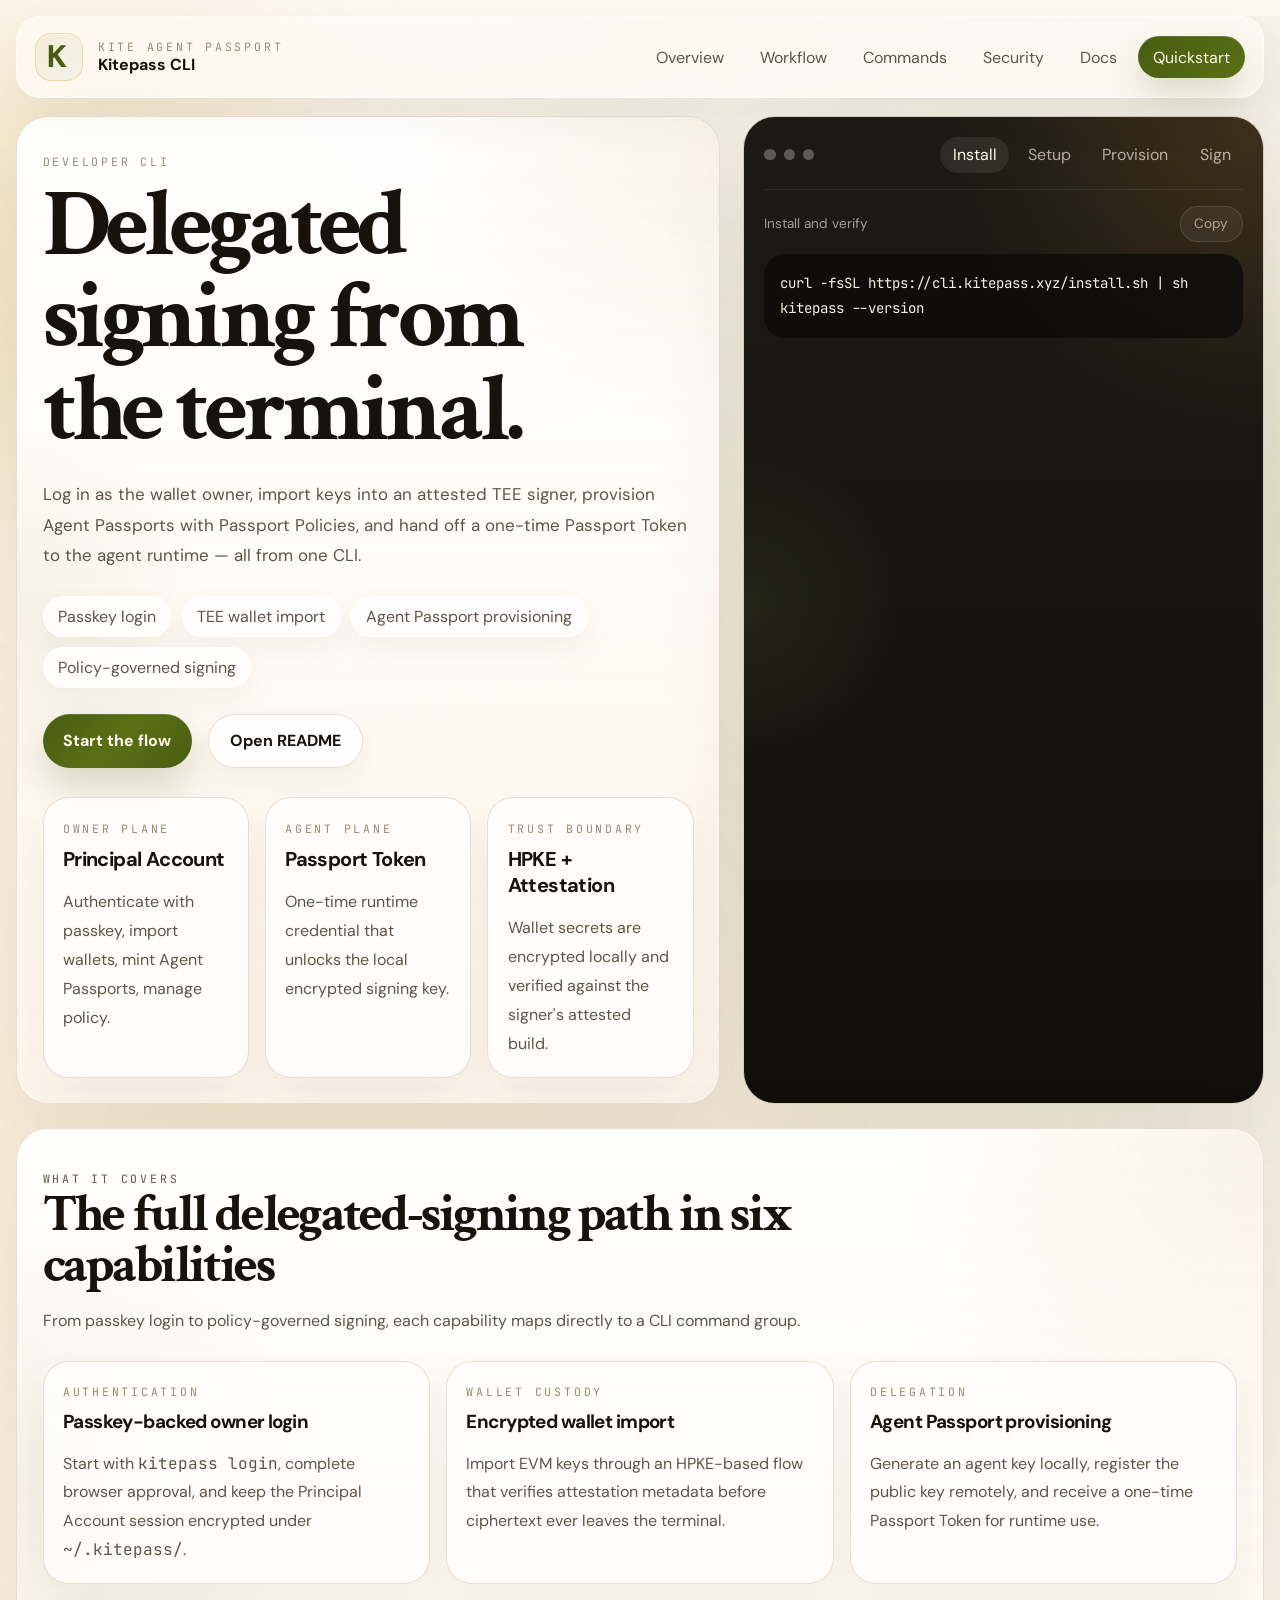
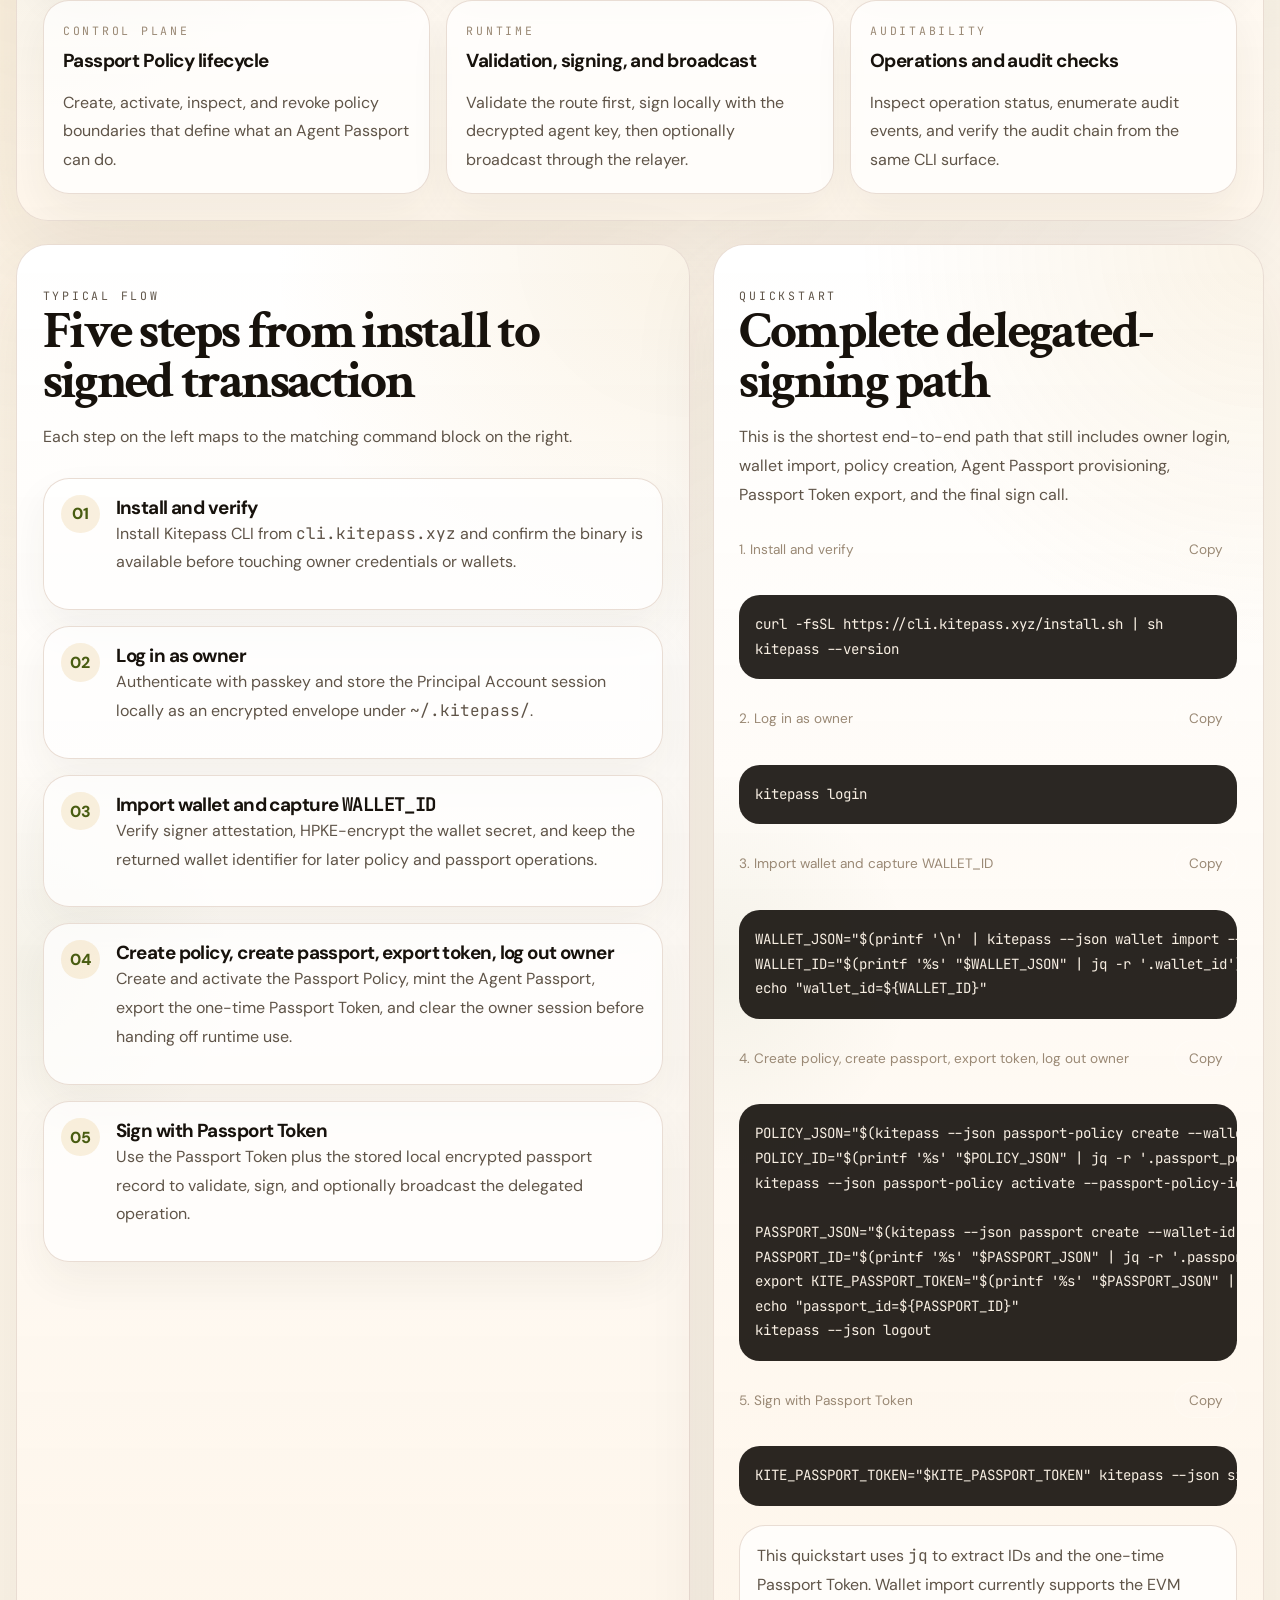
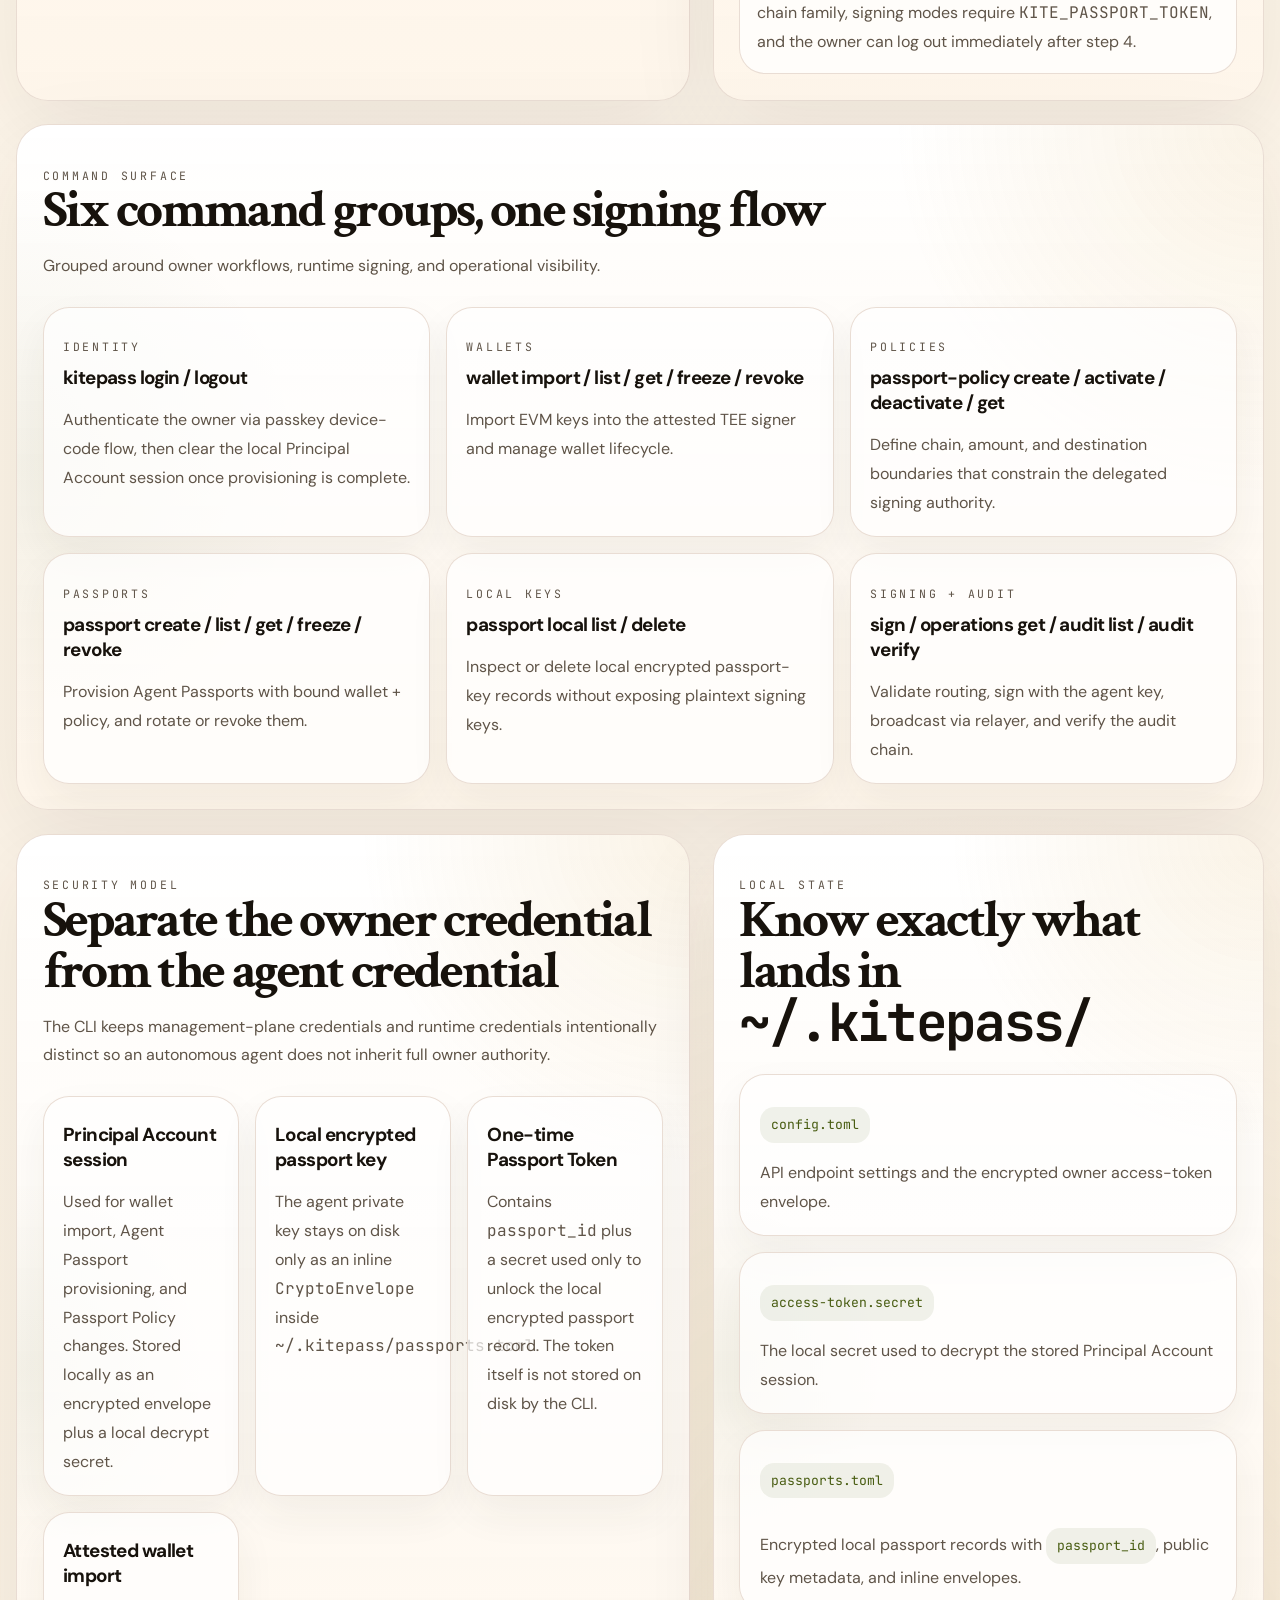
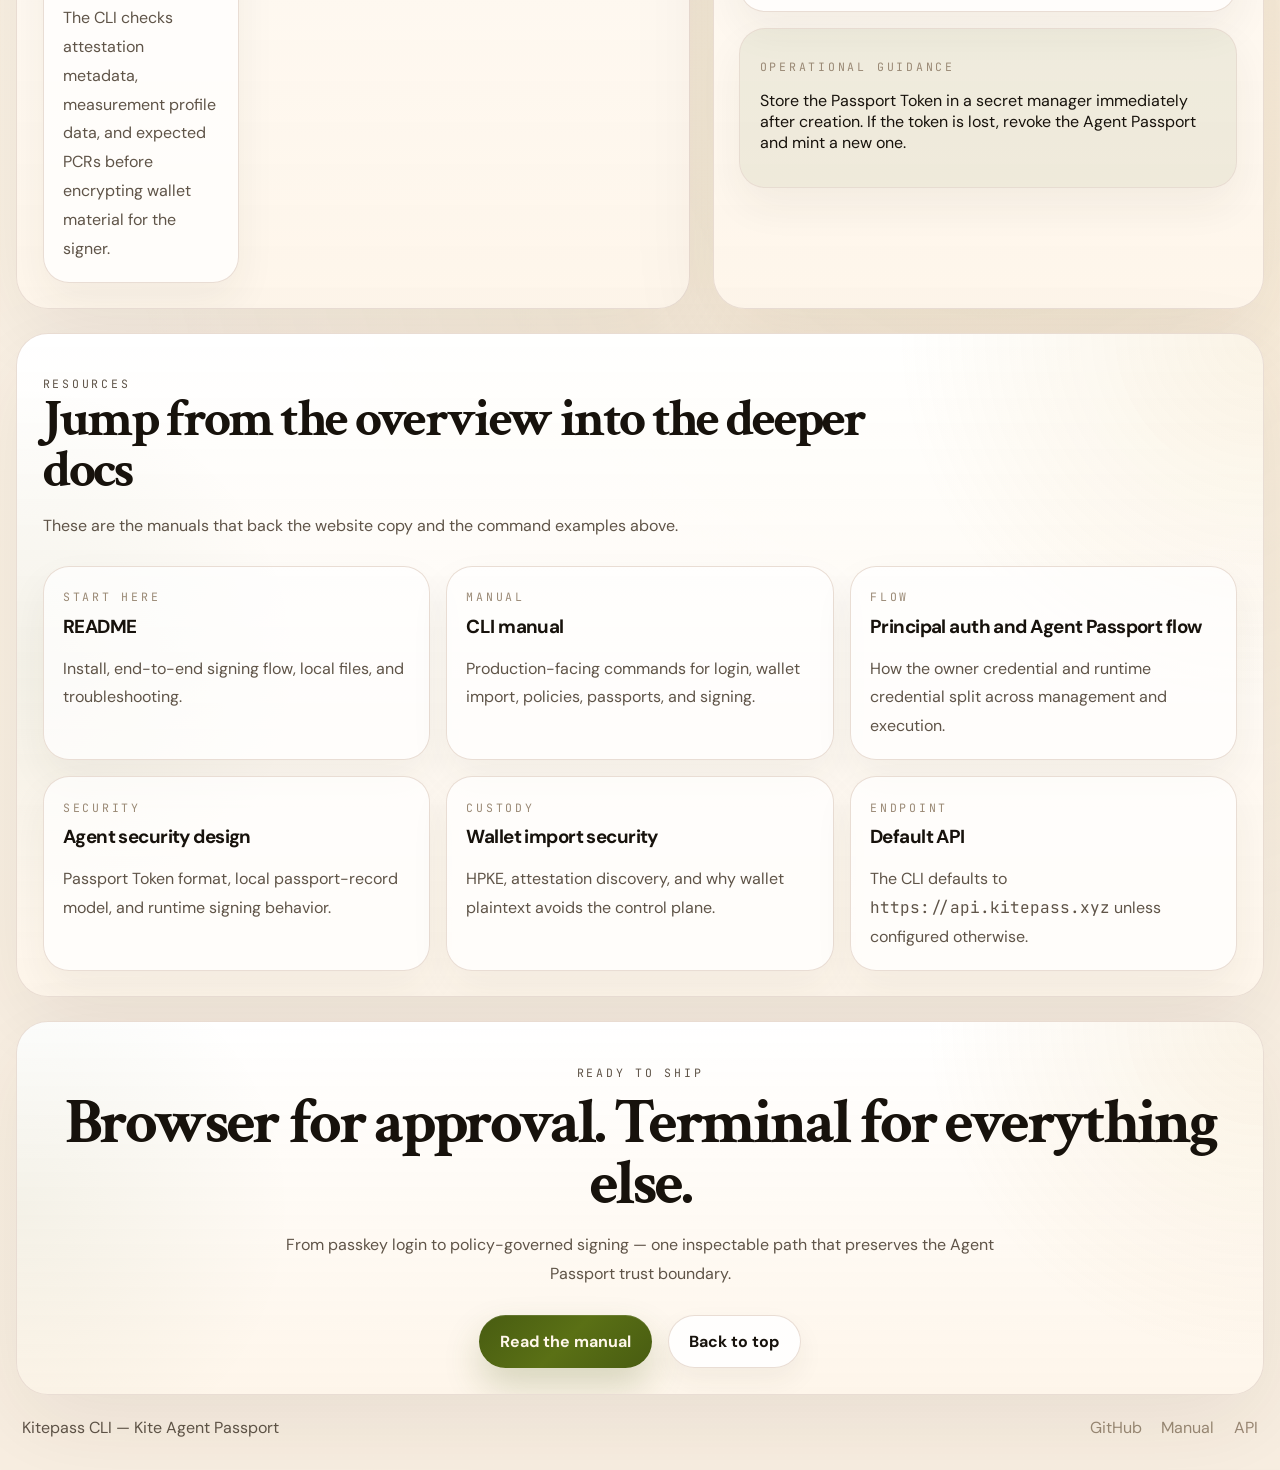
==== commit 23573d84: "remove profile concept from CLI, add logout command and comprehensive tests Remove the profile/agent" ====
--- a/webpages/index.html
+++ b/webpages/index.html
@@ -143,9 +143,12 @@
               </div>
               <pre id="code-provision"><code>POLICY_JSON="$(kitepass --json passport-policy create --wallet-id "$WALLET_ID" --allowed-chain eip155:8453 --allowed-action transaction --max-single-amount 100)"
 POLICY_ID="$(printf '%s' "$POLICY_JSON" | jq -r '.passport_policy_id')"
-
-PASSPORT_JSON="$(kitepass --json passport create --name trading-bot --wallet-id "$WALLET_ID" --passport-policy-id "$POLICY_ID")"
-PASSPORT_ID="$(printf '%s' "$PASSPORT_JSON" | jq -r '.passport_id')"</code></pre>
+kitepass --json passport-policy activate --passport-policy-id "$POLICY_ID"
+
+PASSPORT_JSON="$(kitepass --json passport create --wallet-id "$WALLET_ID" --passport-policy-id "$POLICY_ID")"
+PASSPORT_ID="$(printf '%s' "$PASSPORT_JSON" | jq -r '.passport_id')"
+export KITE_PASSPORT_TOKEN="$(printf '%s' "$PASSPORT_JSON" | jq -r '.passport_token')"
+kitepass --json logout</code></pre>
             </div>
 
             <div class="example-panel" data-example-panel="sign">
@@ -257,15 +260,15 @@
               <article class="workflow-step">
                 <span>04</span>
                 <div>
-                  <h3>Create policy, create passport, export token</h3>
-                  <p>Create and activate the Passport Policy, mint the Agent Passport bound to that wallet, and hand off the one-time Passport Token through your runtime secret path.</p>
+                  <h3>Create policy, create passport, export token, log out owner</h3>
+                  <p>Create and activate the Passport Policy, mint the Agent Passport, export the one-time Passport Token, and clear the owner session before handing off runtime use.</p>
                 </div>
               </article>
               <article class="workflow-step">
                 <span>05</span>
                 <div>
                   <h3>Sign with Passport Token</h3>
-                  <p>Use the Passport Token plus the stored local encrypted profile to validate, sign, and optionally broadcast the delegated operation.</p>
+                  <p>Use the Passport Token plus the stored local encrypted passport record to validate, sign, and optionally broadcast the delegated operation.</p>
                 </div>
               </article>
             </div>
@@ -317,7 +320,7 @@
 
             <div class="code-stack">
               <div class="code-toolbar">
-                <span>4. Create policy, create passport, export token</span>
+                <span>4. Create policy, create passport, export token, log out owner</span>
                 <button class="copy-button" type="button" data-copy-target="code-quickstart-provision">
                   Copy
                 </button>
@@ -326,11 +329,11 @@
 POLICY_ID="$(printf '%s' "$POLICY_JSON" | jq -r '.passport_policy_id')"
 kitepass --json passport-policy activate --passport-policy-id "$POLICY_ID"
 
-PASSPORT_JSON="$(kitepass --json passport create --name trading-bot --wallet-id "$WALLET_ID" --passport-policy-id "$POLICY_ID")"
+PASSPORT_JSON="$(kitepass --json passport create --wallet-id "$WALLET_ID" --passport-policy-id "$POLICY_ID")"
 PASSPORT_ID="$(printf '%s' "$PASSPORT_JSON" | jq -r '.passport_id')"
 export KITE_PASSPORT_TOKEN="$(printf '%s' "$PASSPORT_JSON" | jq -r '.passport_token')"
-
-echo "passport_id=${PASSPORT_ID}"</code></pre>
+echo "passport_id=${PASSPORT_ID}"
+kitepass --json logout</code></pre>
             </div>
 
             <div class="code-stack">
@@ -345,8 +348,8 @@
 
             <p class="quickstart-note">
               This quickstart uses <code>jq</code> to extract IDs and the one-time Passport Token.
-              Wallet import currently supports the EVM chain family, and signing modes require
-              <code>KITE_PASSPORT_TOKEN</code>.
+              Wallet import currently supports the EVM chain family, signing modes require
+              <code>KITE_PASSPORT_TOKEN</code>, and the owner can log out immediately after step 4.
             </p>
           </article>
         </section>
@@ -364,8 +367,8 @@
           <div class="command-grid">
             <article class="command-card">
               <p class="command-label">Identity</p>
-              <h3>kitepass login</h3>
-              <p>Authenticate the owner via passkey device-code flow and bootstrap the local Principal Account session.</p>
+              <h3>kitepass login / logout</h3>
+              <p>Authenticate the owner via passkey device-code flow, then clear the local Principal Account session once provisioning is complete.</p>
             </article>
             <article class="command-card">
               <p class="command-label">Wallets</p>
@@ -383,9 +386,9 @@
               <p>Provision Agent Passports with bound wallet + policy, and rotate or revoke them.</p>
             </article>
             <article class="command-card">
-              <p class="command-label">Profiles</p>
-              <h3>profile list / use / delete</h3>
-              <p>Switch between local encrypted agent profiles without exposing plaintext keys.</p>
+              <p class="command-label">Local keys</p>
+              <h3>passport local list / delete</h3>
+              <p>Inspect or delete local encrypted passport-key records without exposing plaintext signing keys.</p>
             </article>
             <article class="command-card">
               <p class="command-label">Signing + Audit</p>
@@ -415,17 +418,17 @@
                 </p>
               </article>
               <article class="security-card">
-                <h3>Local encrypted agent profile</h3>
+                <h3>Local encrypted passport key</h3>
                 <p>
                   The agent private key stays on disk only as an inline <code>CryptoEnvelope</code> inside
-                  <code>~/.kitepass/agents.toml</code>.
+                  <code>~/.kitepass/passports.toml</code>.
                 </p>
               </article>
               <article class="security-card">
                 <h3>One-time Passport Token</h3>
                 <p>
                   Contains <code>passport_id</code> plus a secret used only to unlock the local encrypted
-                  profile. The token itself is not stored on disk by the CLI.
+                  passport record. The token itself is not stored on disk by the CLI.
                 </p>
               </article>
               <article class="security-card">
@@ -454,8 +457,8 @@
                 <p>The local secret used to decrypt the stored Principal Account session.</p>
               </article>
               <article>
-                <code>agents.toml</code>
-                <p>Encrypted agent profiles with <code>passport_id</code>, public key metadata, and inline envelopes.</p>
+                <code>passports.toml</code>
+                <p>Encrypted local passport records with <code>passport_id</code>, public key metadata, and inline envelopes.</p>
               </article>
             </div>
 
@@ -497,7 +500,7 @@
             <a class="resource-card" href="https://github.com/zfdang/agent-passport-cli/blob/main/docs/agent-security-design.md">
               <span class="resource-kicker">Security</span>
               <h3>Agent security design</h3>
-              <p>Passport Token format, encrypted profile model, and local signing behavior.</p>
+              <p>Passport Token format, local passport-record model, and runtime signing behavior.</p>
             </a>
             <a class="resource-card" href="https://github.com/zfdang/agent-passport-cli/blob/main/docs/security-wallet-import.md">
               <span class="resource-kicker">Custody</span>
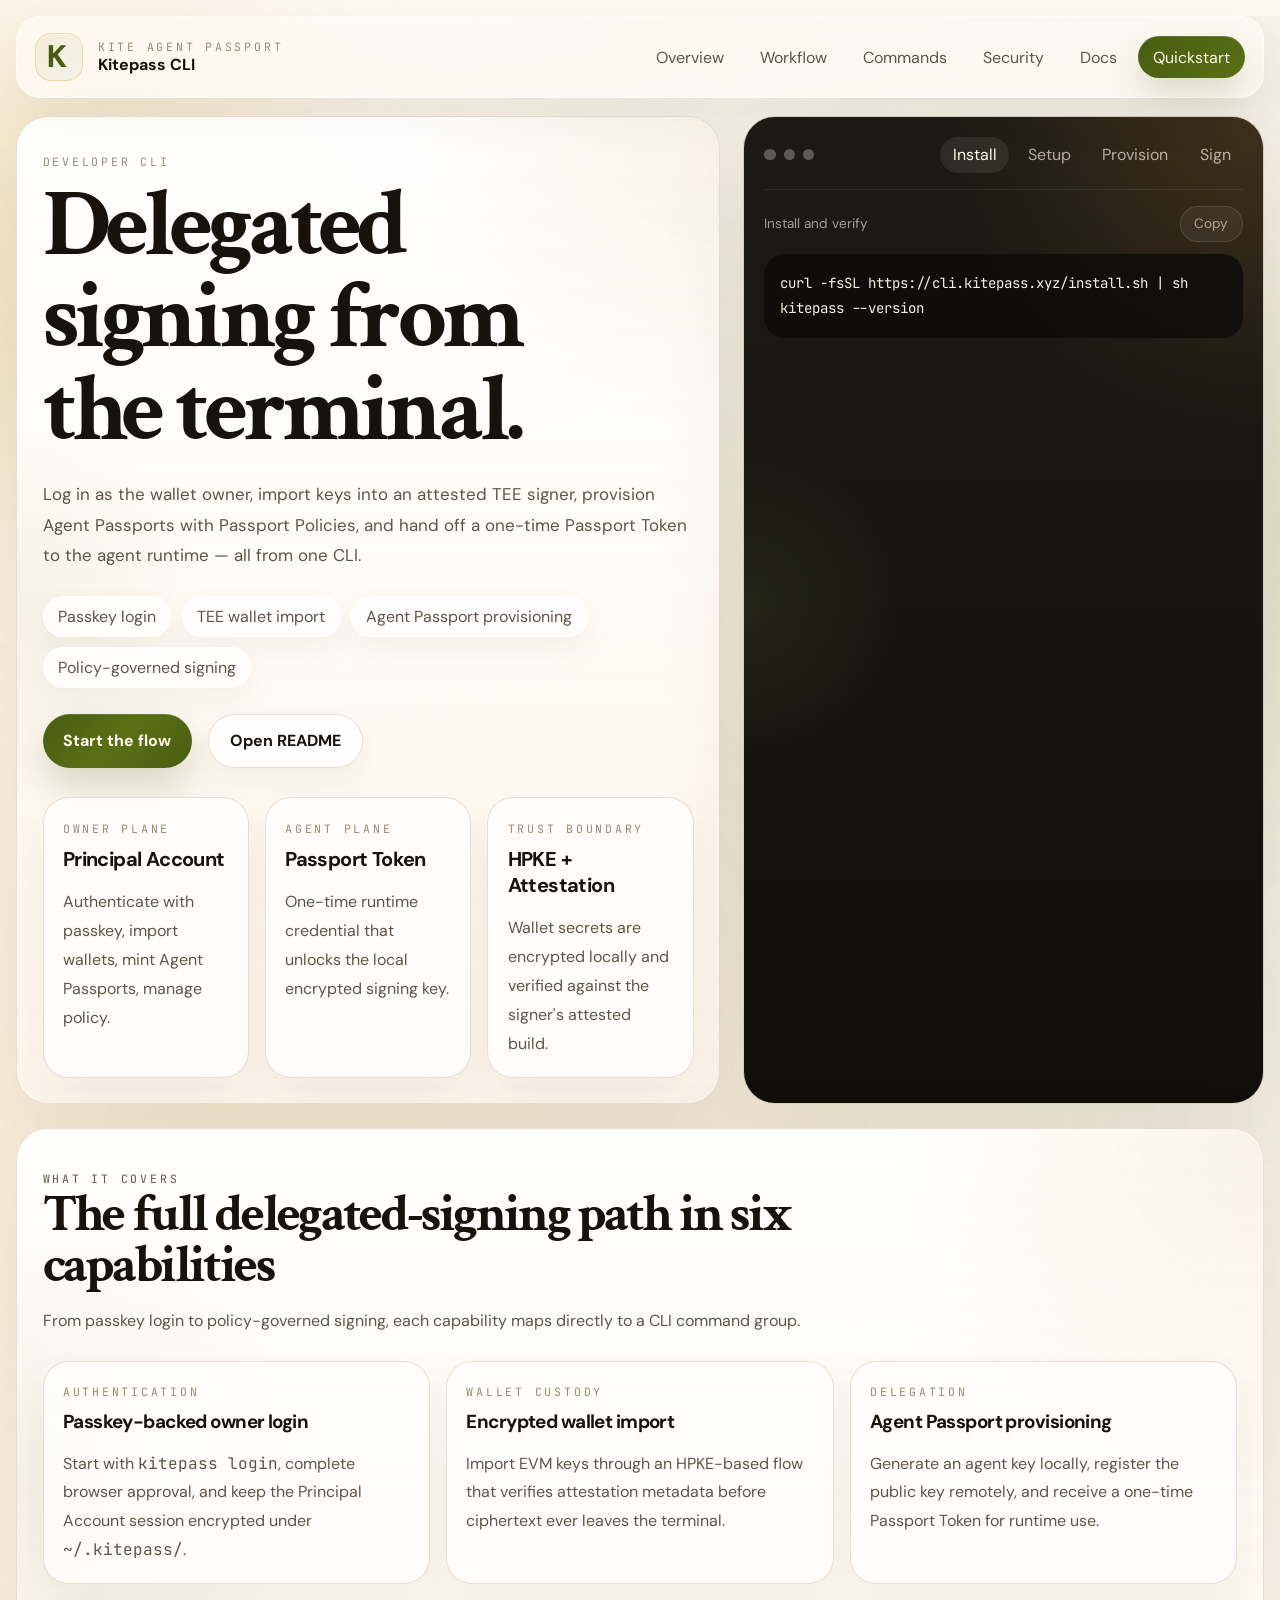
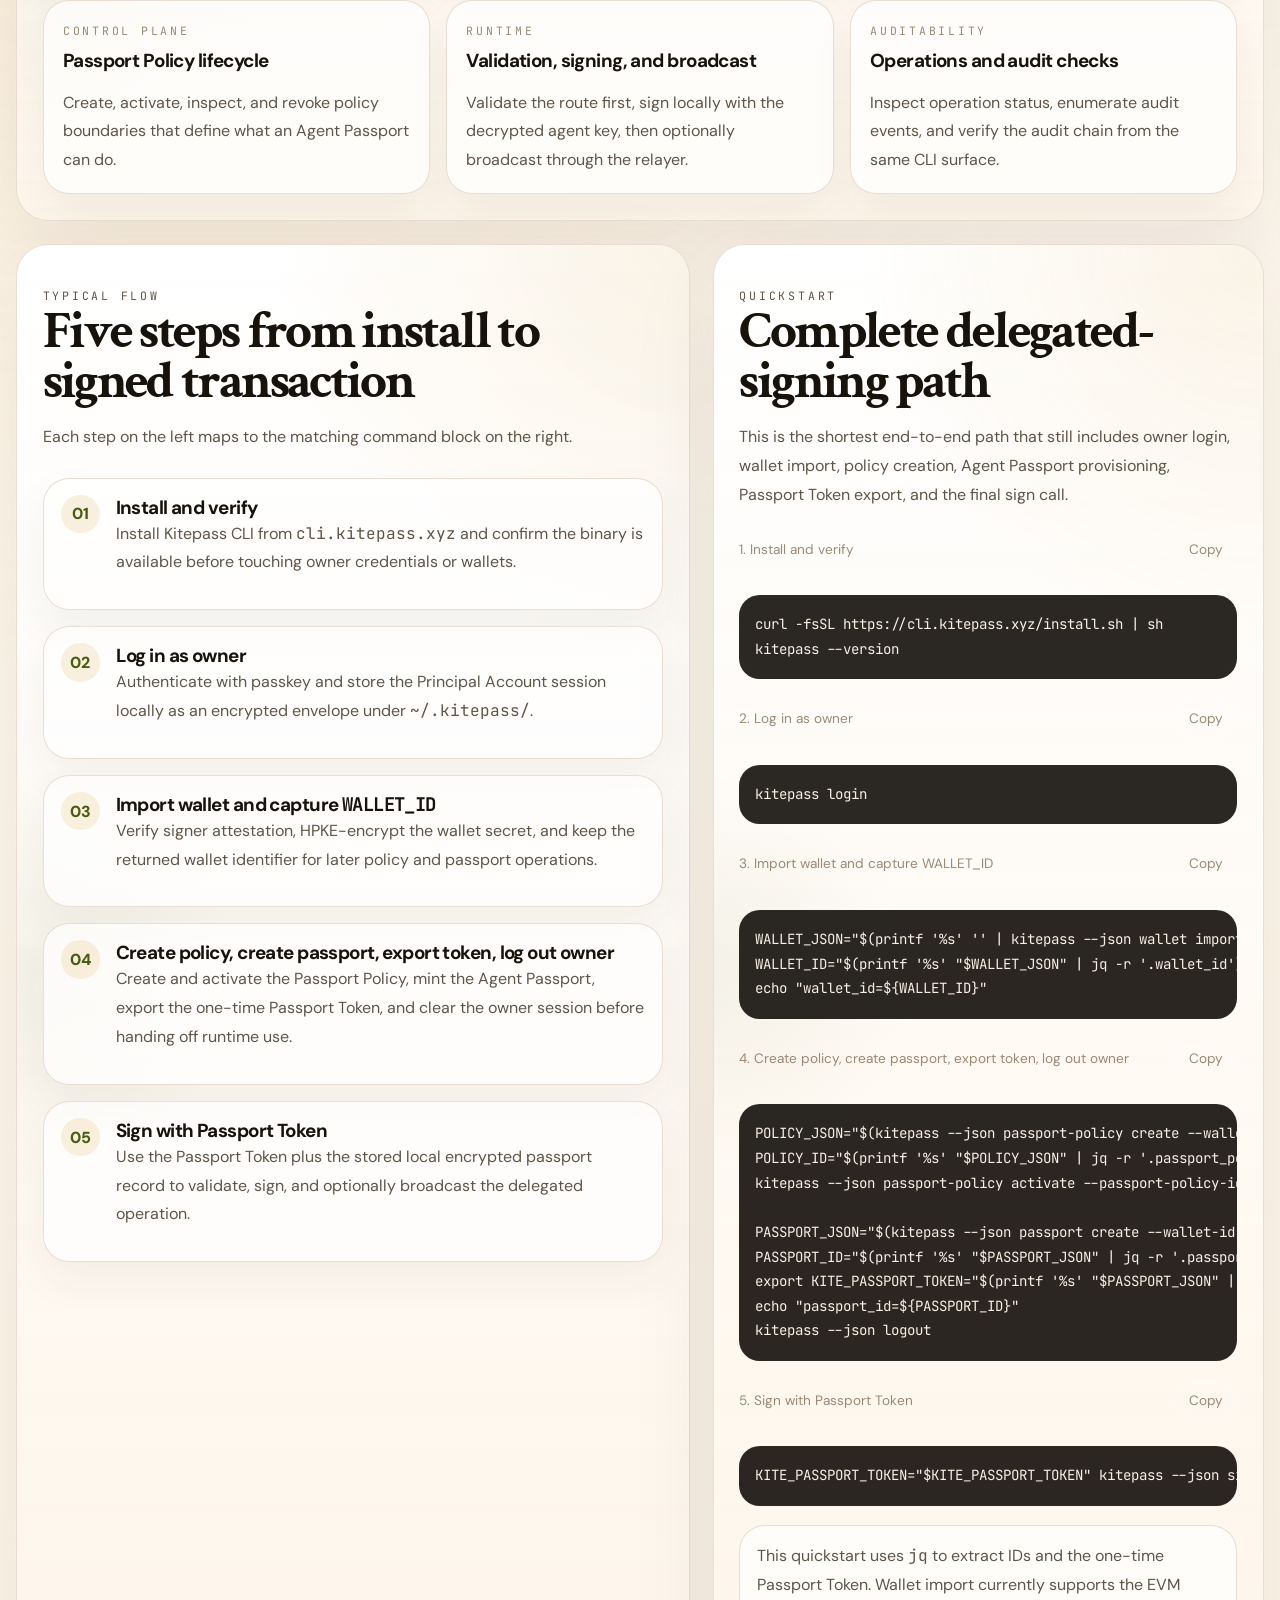
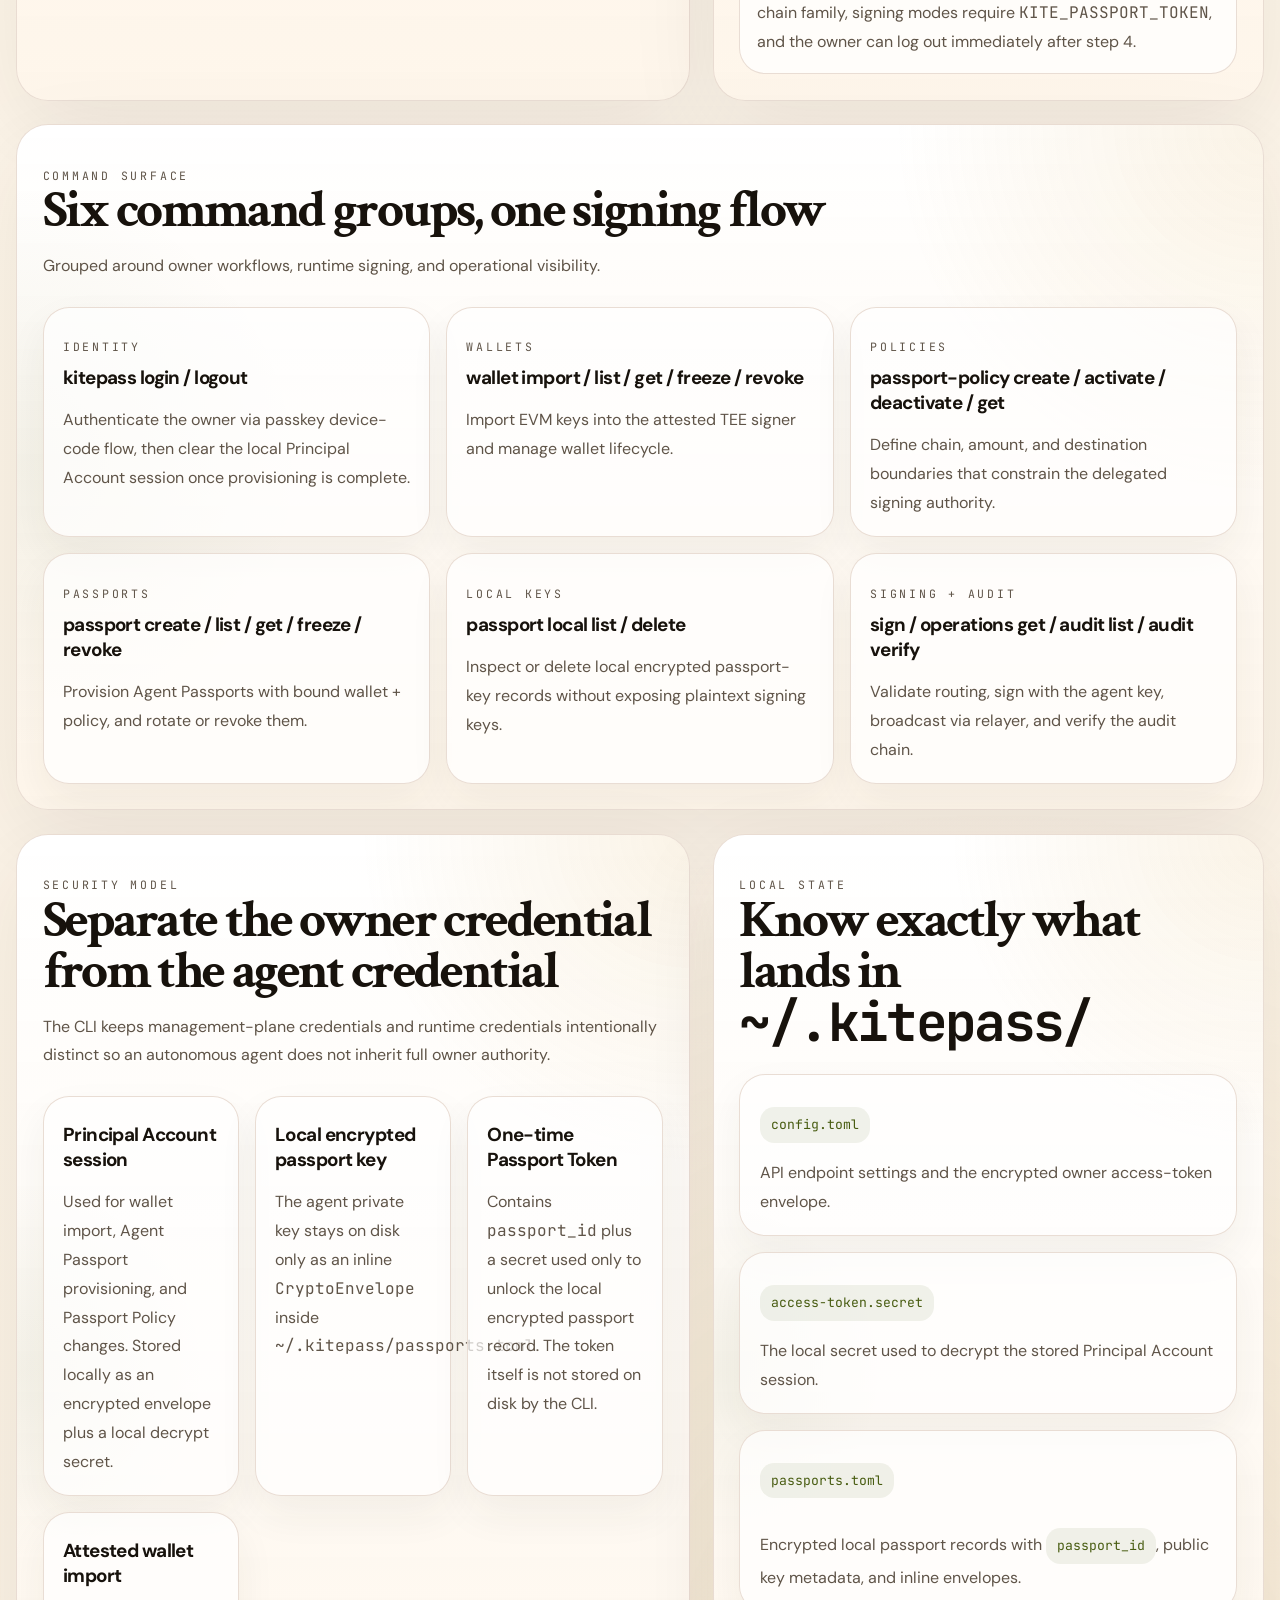
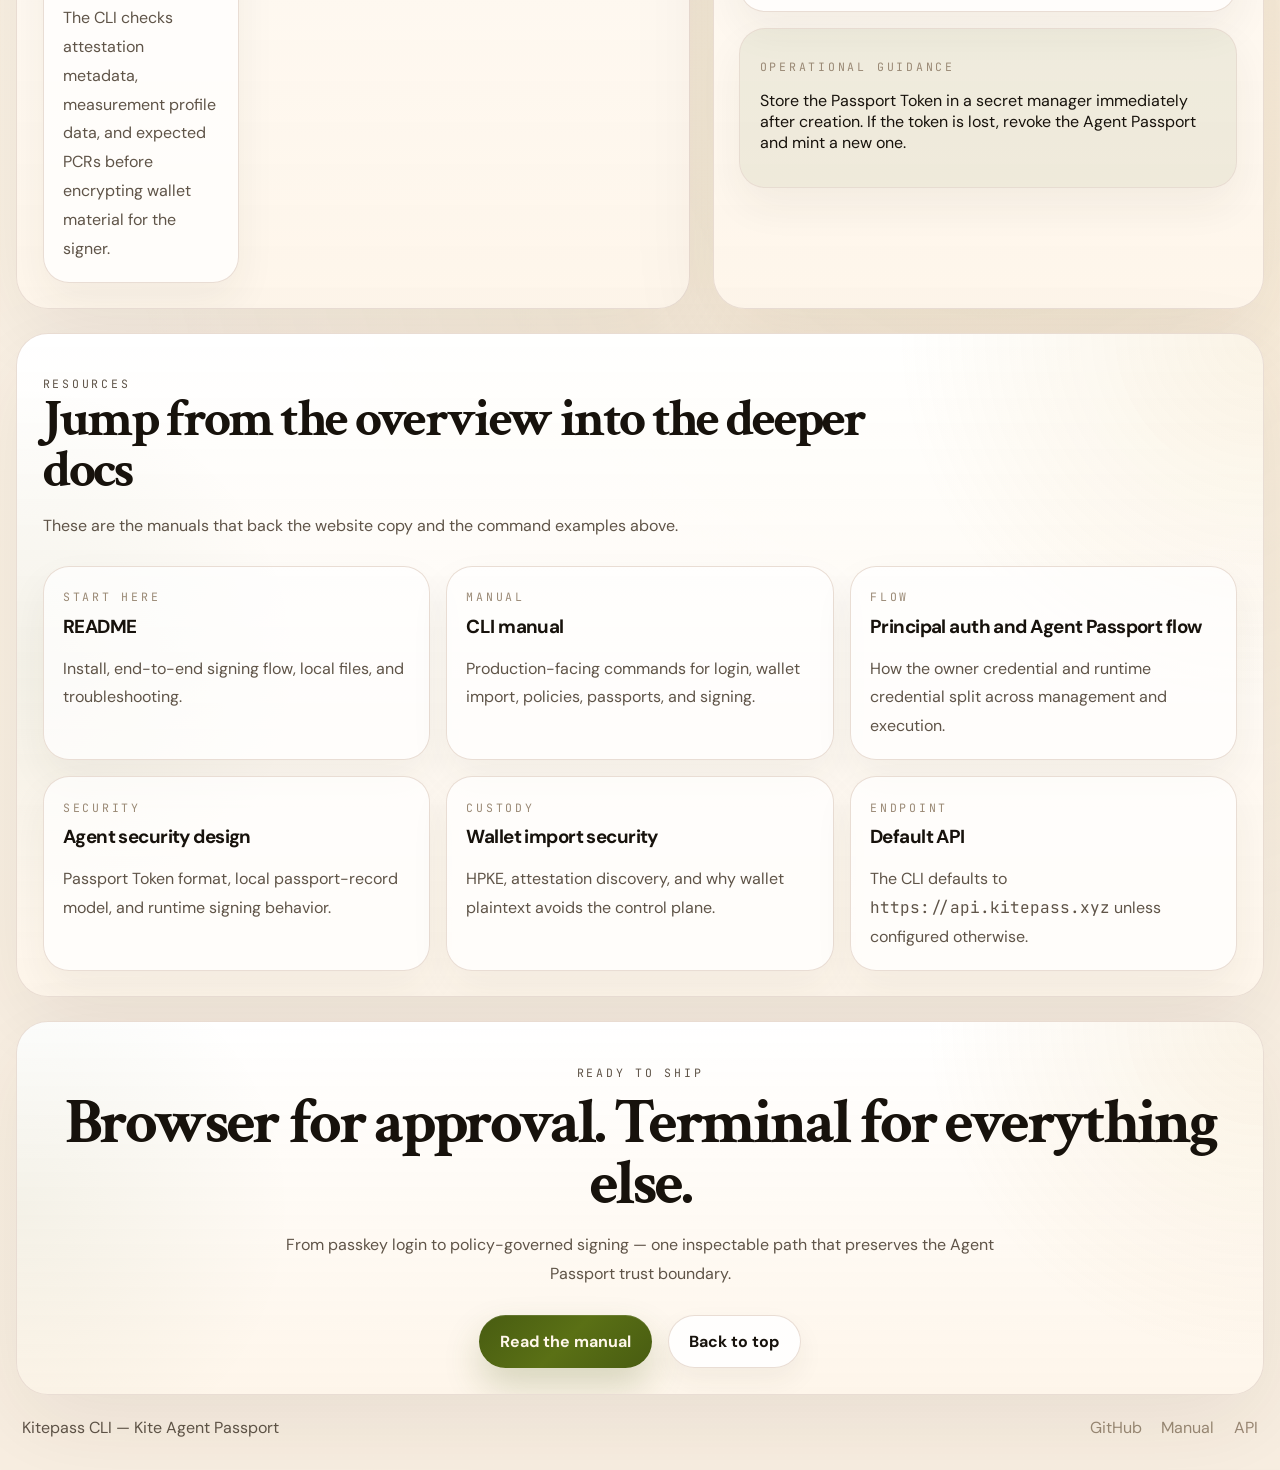
==== commit 5a94edc3: "docs: fix wallet import examples to use printf '%s' without trailing newline The CLI now trims stdin" ====
--- a/webpages/index.html
+++ b/webpages/index.html
@@ -130,7 +130,7 @@
               </div>
               <pre id="code-setup"><code>kitepass login
 
-WALLET_JSON="$(printf '<evm-private-key-hex>\n' | kitepass --json wallet import --chain-family evm --name treasury)"
+WALLET_JSON="$(printf '%s' '<evm-private-key-hex>' | kitepass --json wallet import --chain-family evm --name treasury)"
 WALLET_ID="$(printf '%s' "$WALLET_JSON" | jq -r '.wallet_id')"</code></pre>
             </div>
 
@@ -313,7 +313,7 @@
                   Copy
                 </button>
               </div>
-              <pre id="code-quickstart-wallet"><code>WALLET_JSON="$(printf '<evm-private-key-hex>\n' | kitepass --json wallet import --chain-family evm --name treasury)"
+              <pre id="code-quickstart-wallet"><code>WALLET_JSON="$(printf '%s' '<evm-private-key-hex>' | kitepass --json wallet import --chain-family evm --name treasury)"
 WALLET_ID="$(printf '%s' "$WALLET_JSON" | jq -r '.wallet_id')"
 echo "wallet_id=${WALLET_ID}"</code></pre>
             </div>
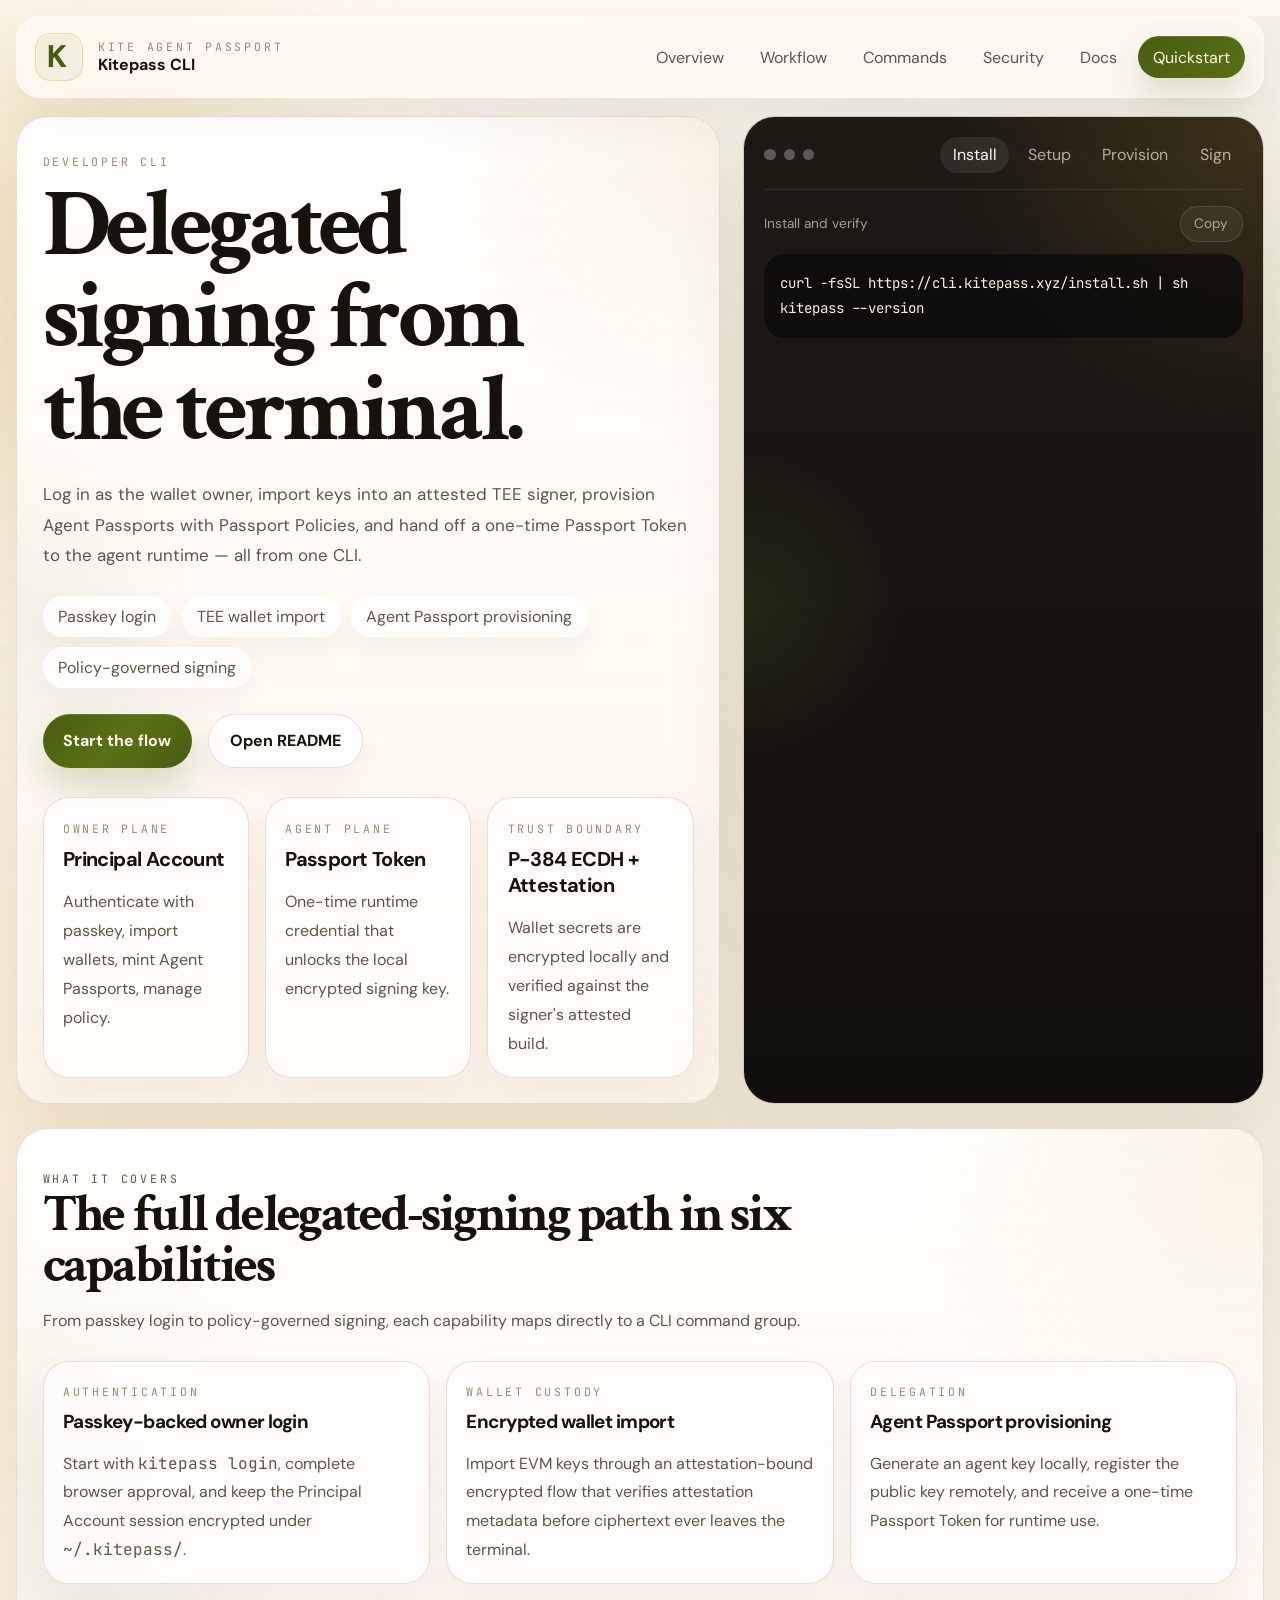
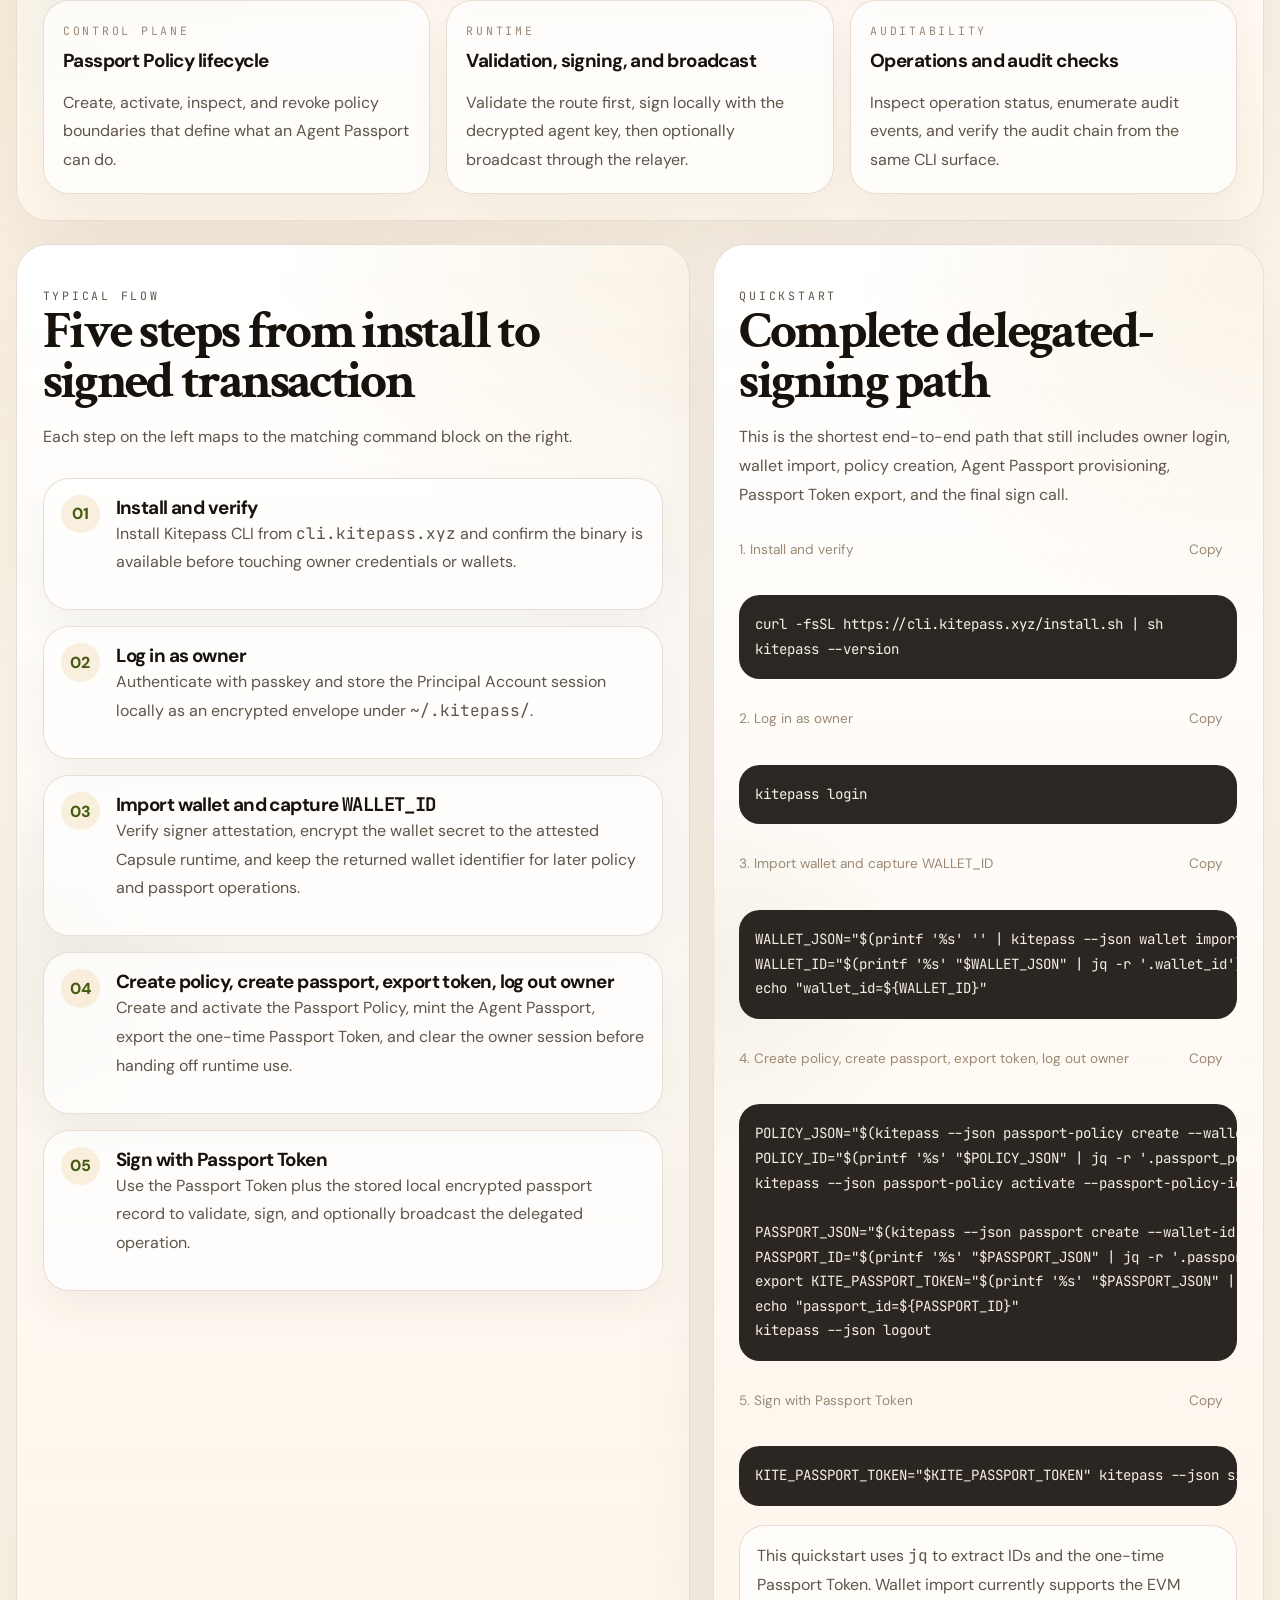
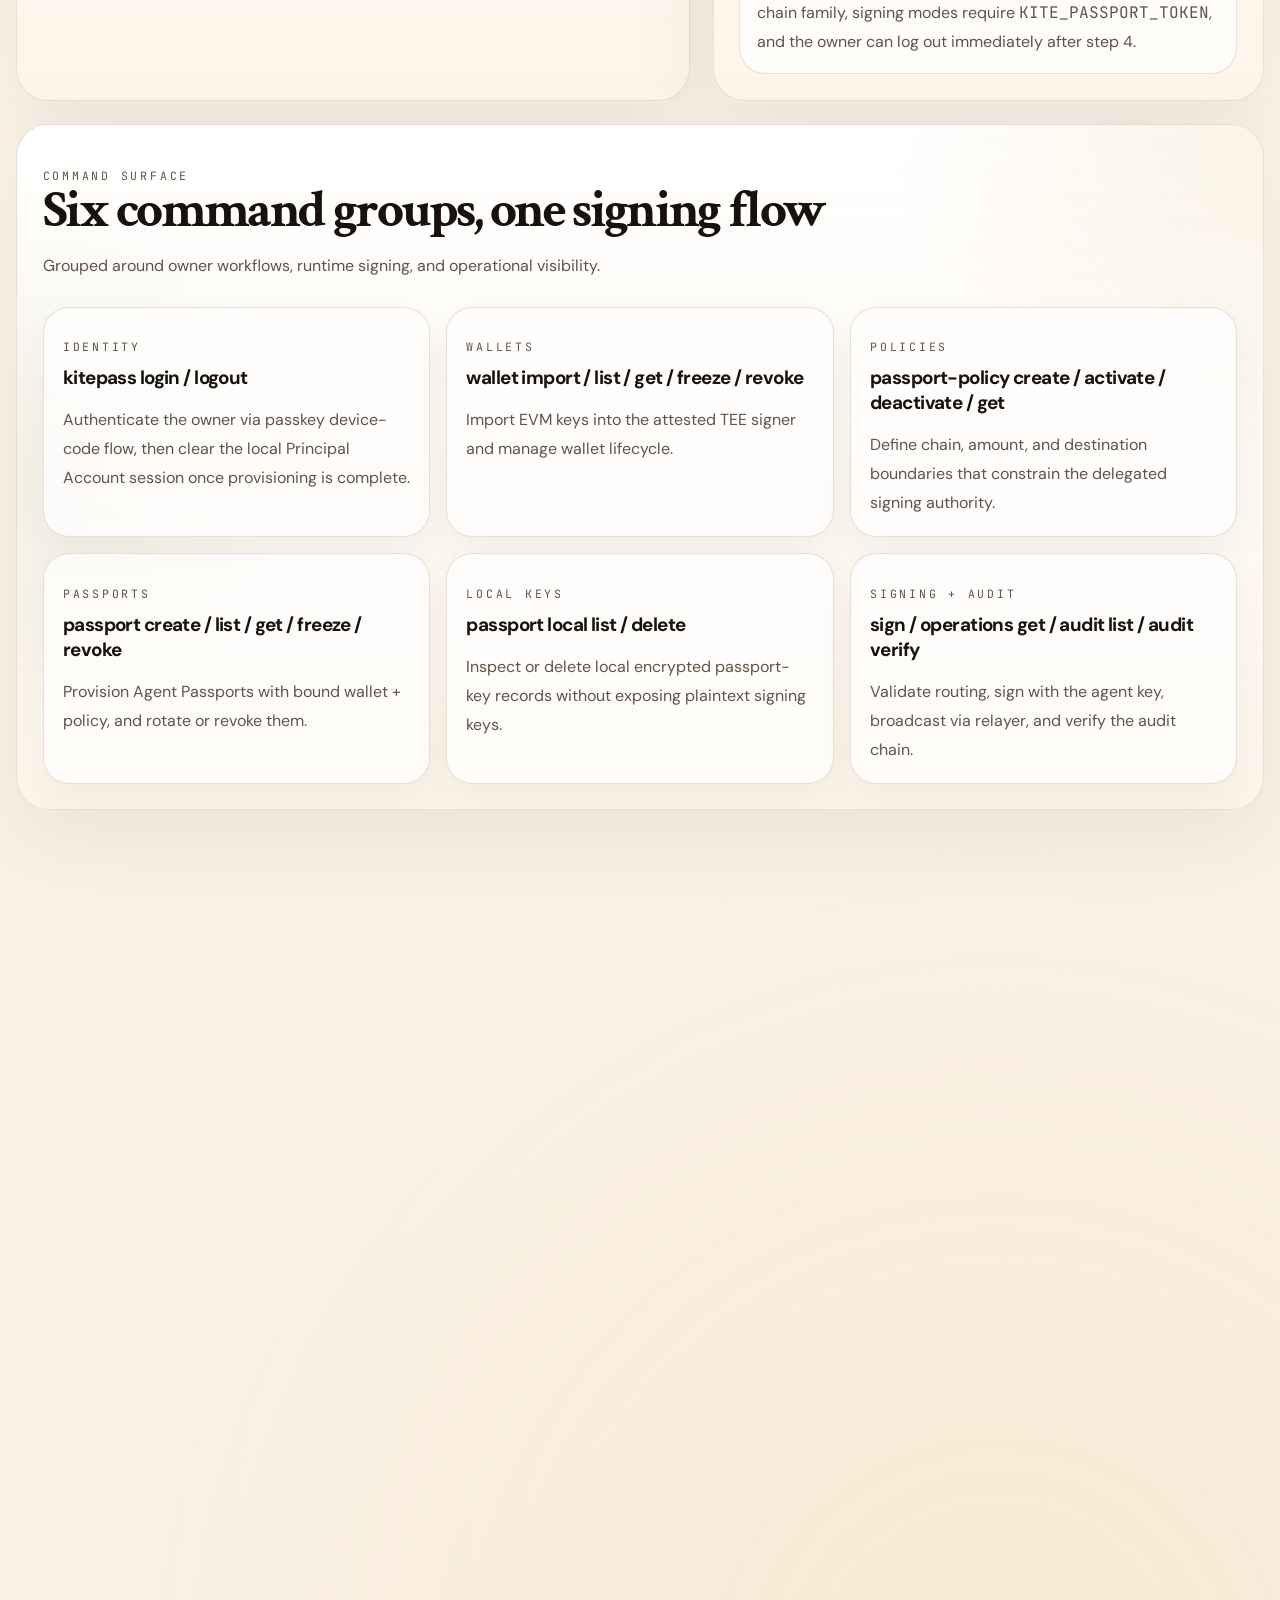
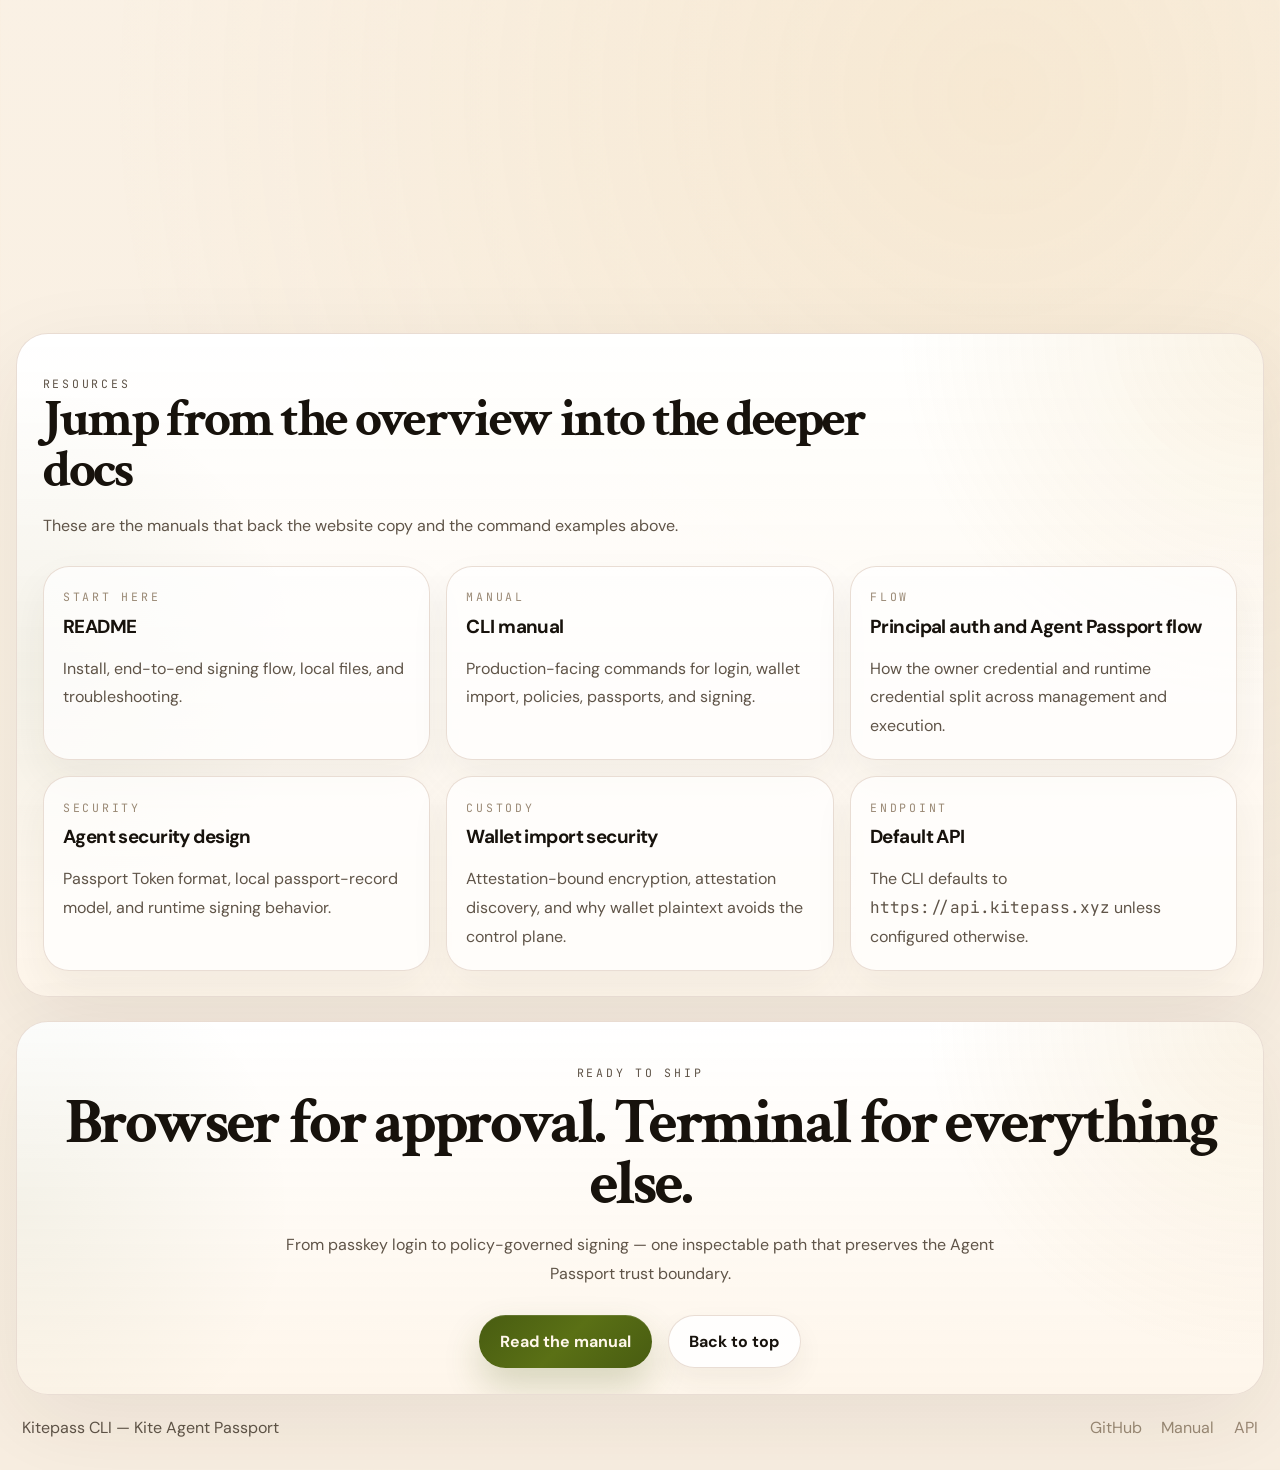
==== commit ab32c8ea: "docs: update HPKE references to P-384 ECDH in webpages, README, and security docs" ====
--- a/webpages/index.html
+++ b/webpages/index.html
@@ -83,7 +83,7 @@
               </article>
               <article class="metric-card">
                 <span class="metric-label">Trust boundary</span>
-                <strong>HPKE + Attestation</strong>
+                <strong>P-384 ECDH + Attestation</strong>
                 <p>Wallet secrets are encrypted locally and verified against the signer's attested build.</p>
               </article>
             </div>
@@ -186,7 +186,7 @@
               <span class="feature-kicker">Wallet custody</span>
               <h3>Encrypted wallet import</h3>
               <p>
-                Import EVM keys through an HPKE-based flow that verifies attestation
+                Import EVM keys through an attestation-bound encrypted flow that verifies attestation
                 metadata before ciphertext ever leaves the terminal.
               </p>
             </article>
@@ -254,7 +254,7 @@
                 <span>03</span>
                 <div>
                   <h3>Import wallet and capture <code>WALLET_ID</code></h3>
-                  <p>Verify signer attestation, HPKE-encrypt the wallet secret, and keep the returned wallet identifier for later policy and passport operations.</p>
+                  <p>Verify signer attestation, encrypt the wallet secret to the attested Capsule runtime, and keep the returned wallet identifier for later policy and passport operations.</p>
                 </div>
               </article>
               <article class="workflow-step">
@@ -505,7 +505,7 @@
             <a class="resource-card" href="https://github.com/zfdang/agent-passport-cli/blob/main/docs/security-wallet-import.md">
               <span class="resource-kicker">Custody</span>
               <h3>Wallet import security</h3>
-              <p>HPKE, attestation discovery, and why wallet plaintext avoids the control plane.</p>
+              <p>Attestation-bound encryption, attestation discovery, and why wallet plaintext avoids the control plane.</p>
             </a>
             <a class="resource-card" href="https://api.kitepass.xyz">
               <span class="resource-kicker">Endpoint</span>
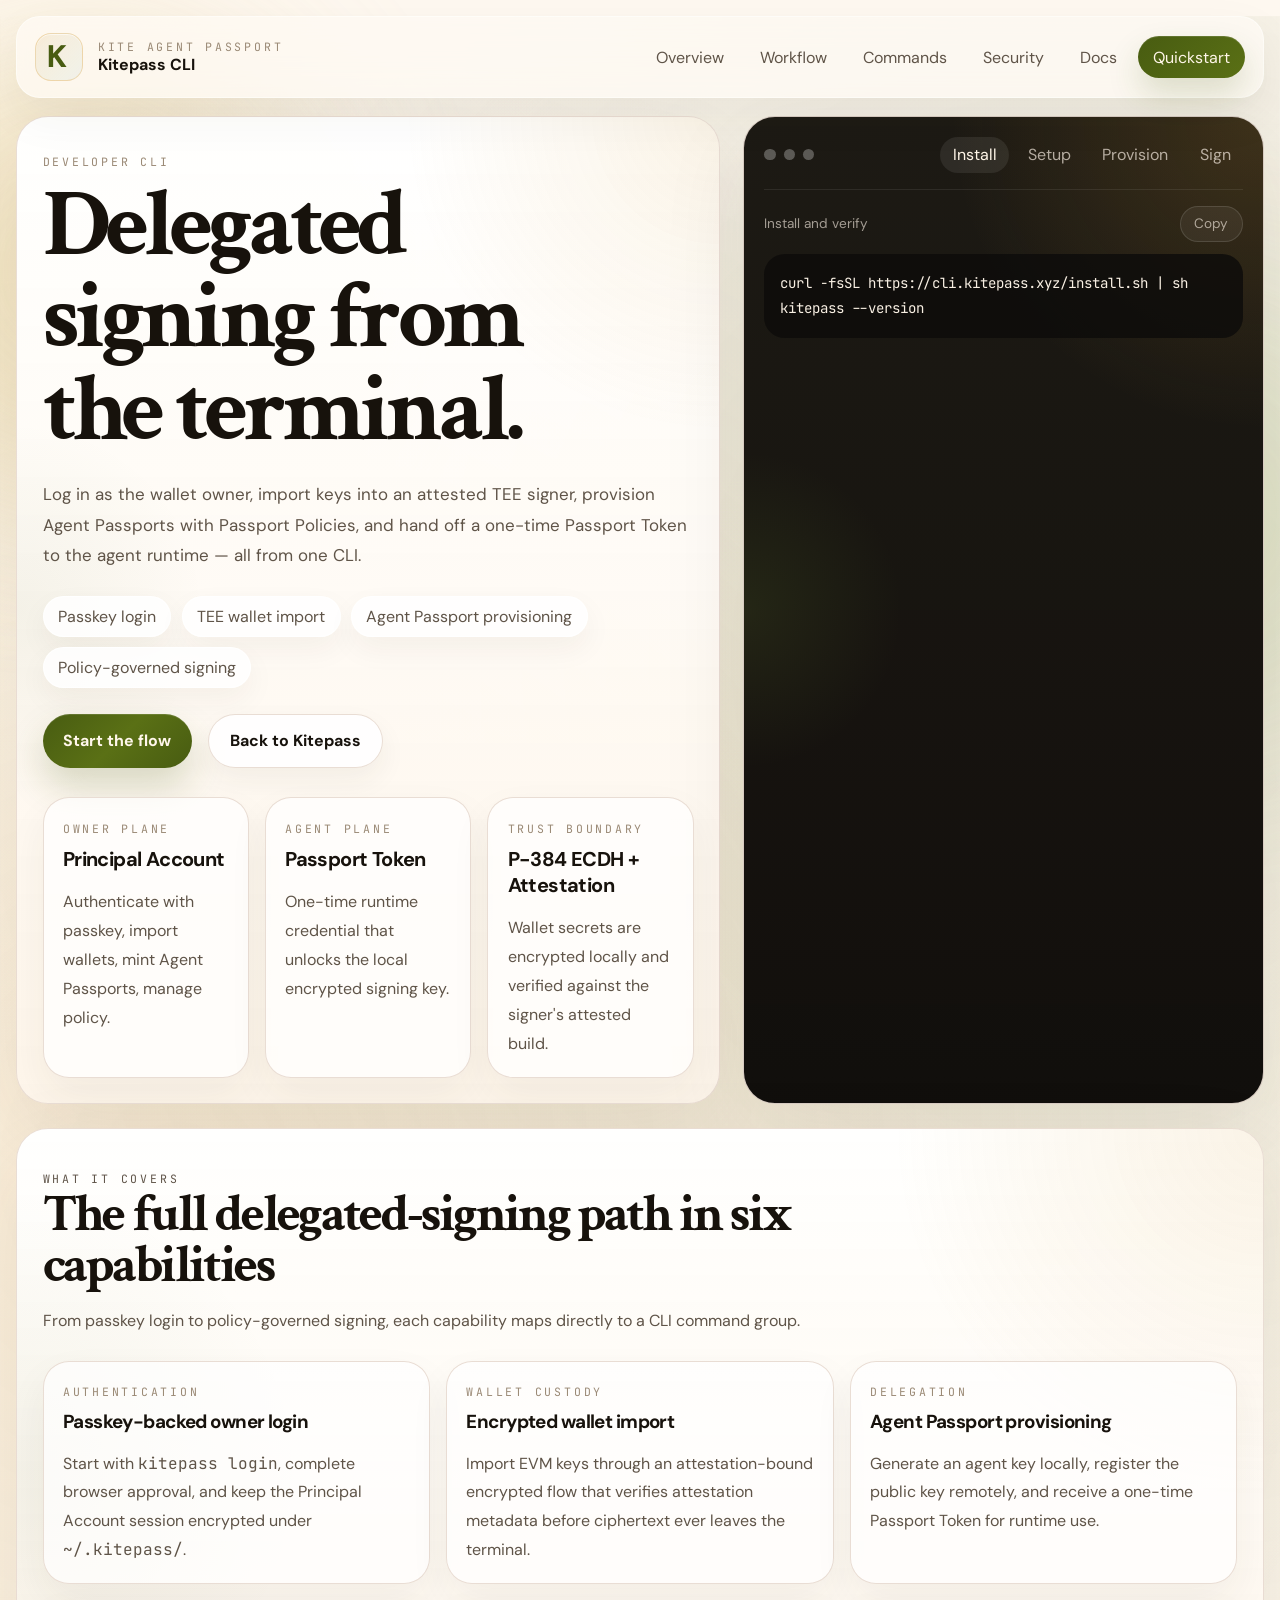
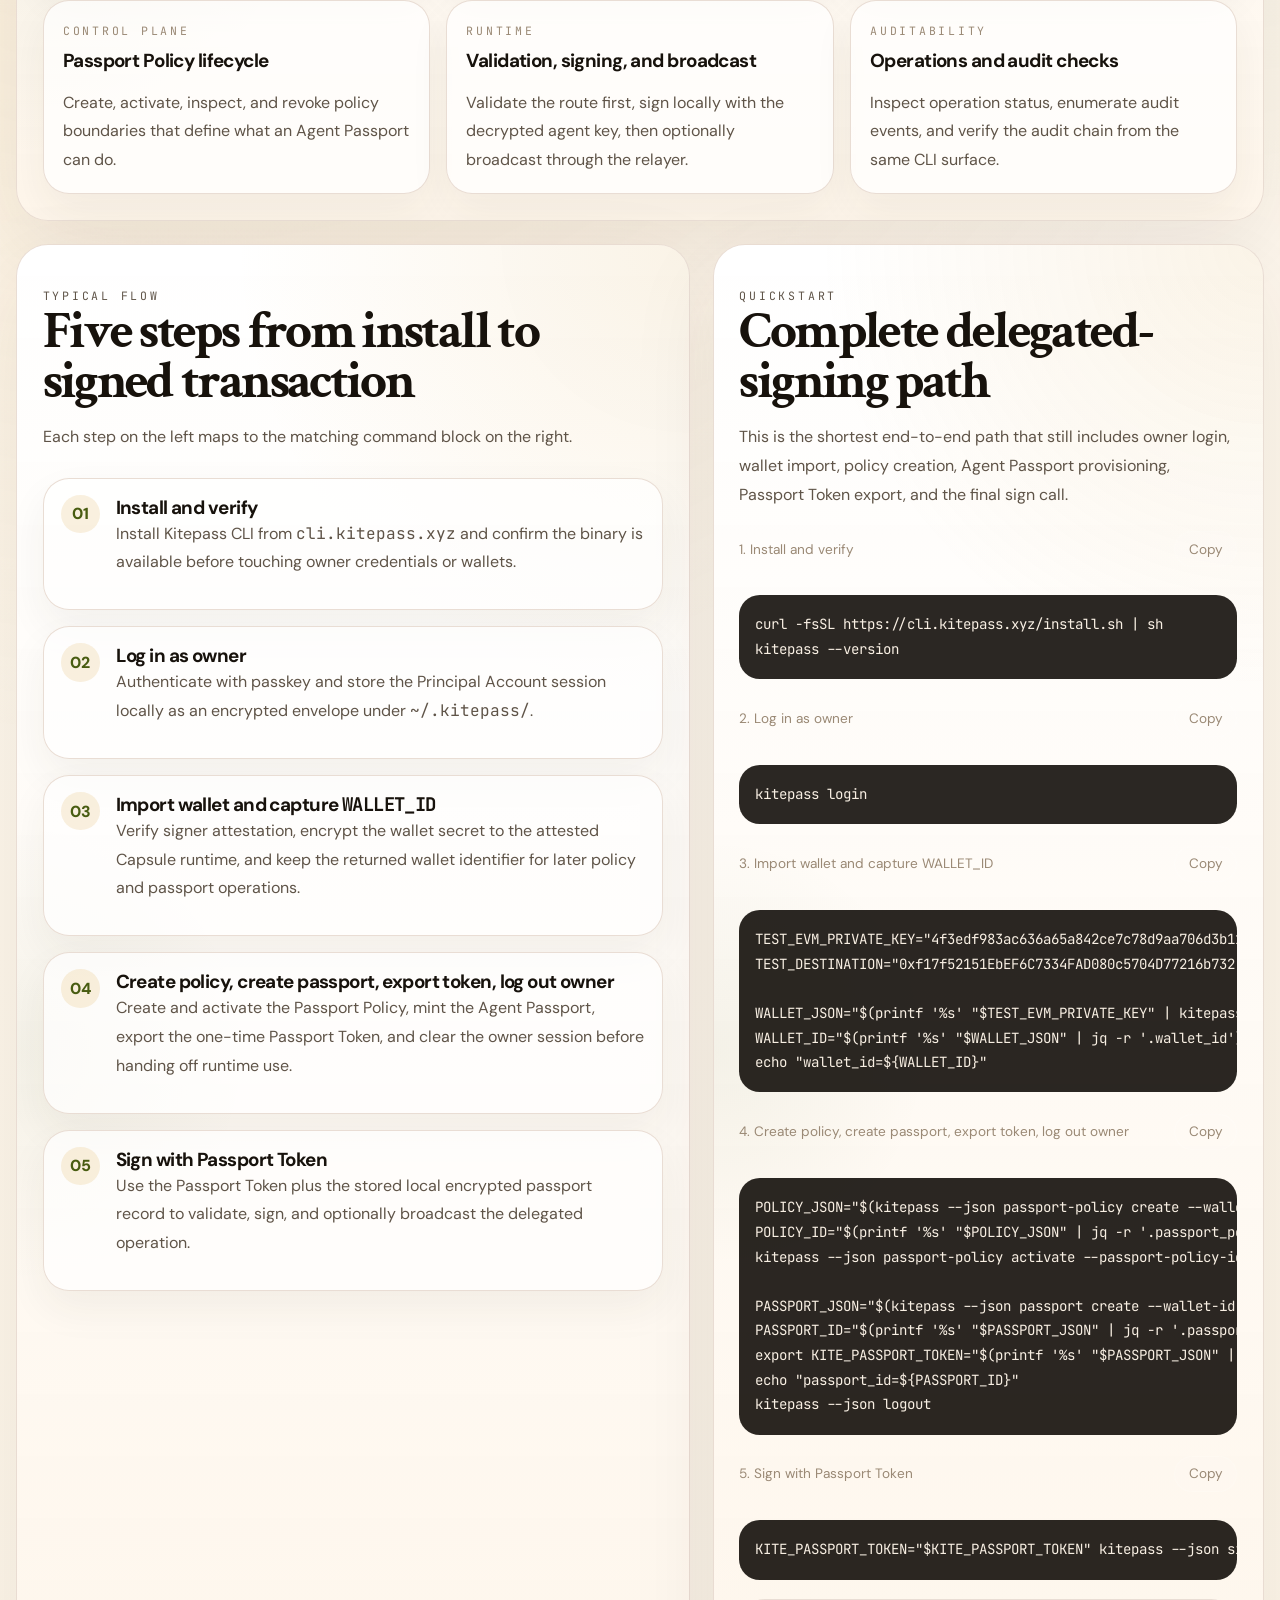
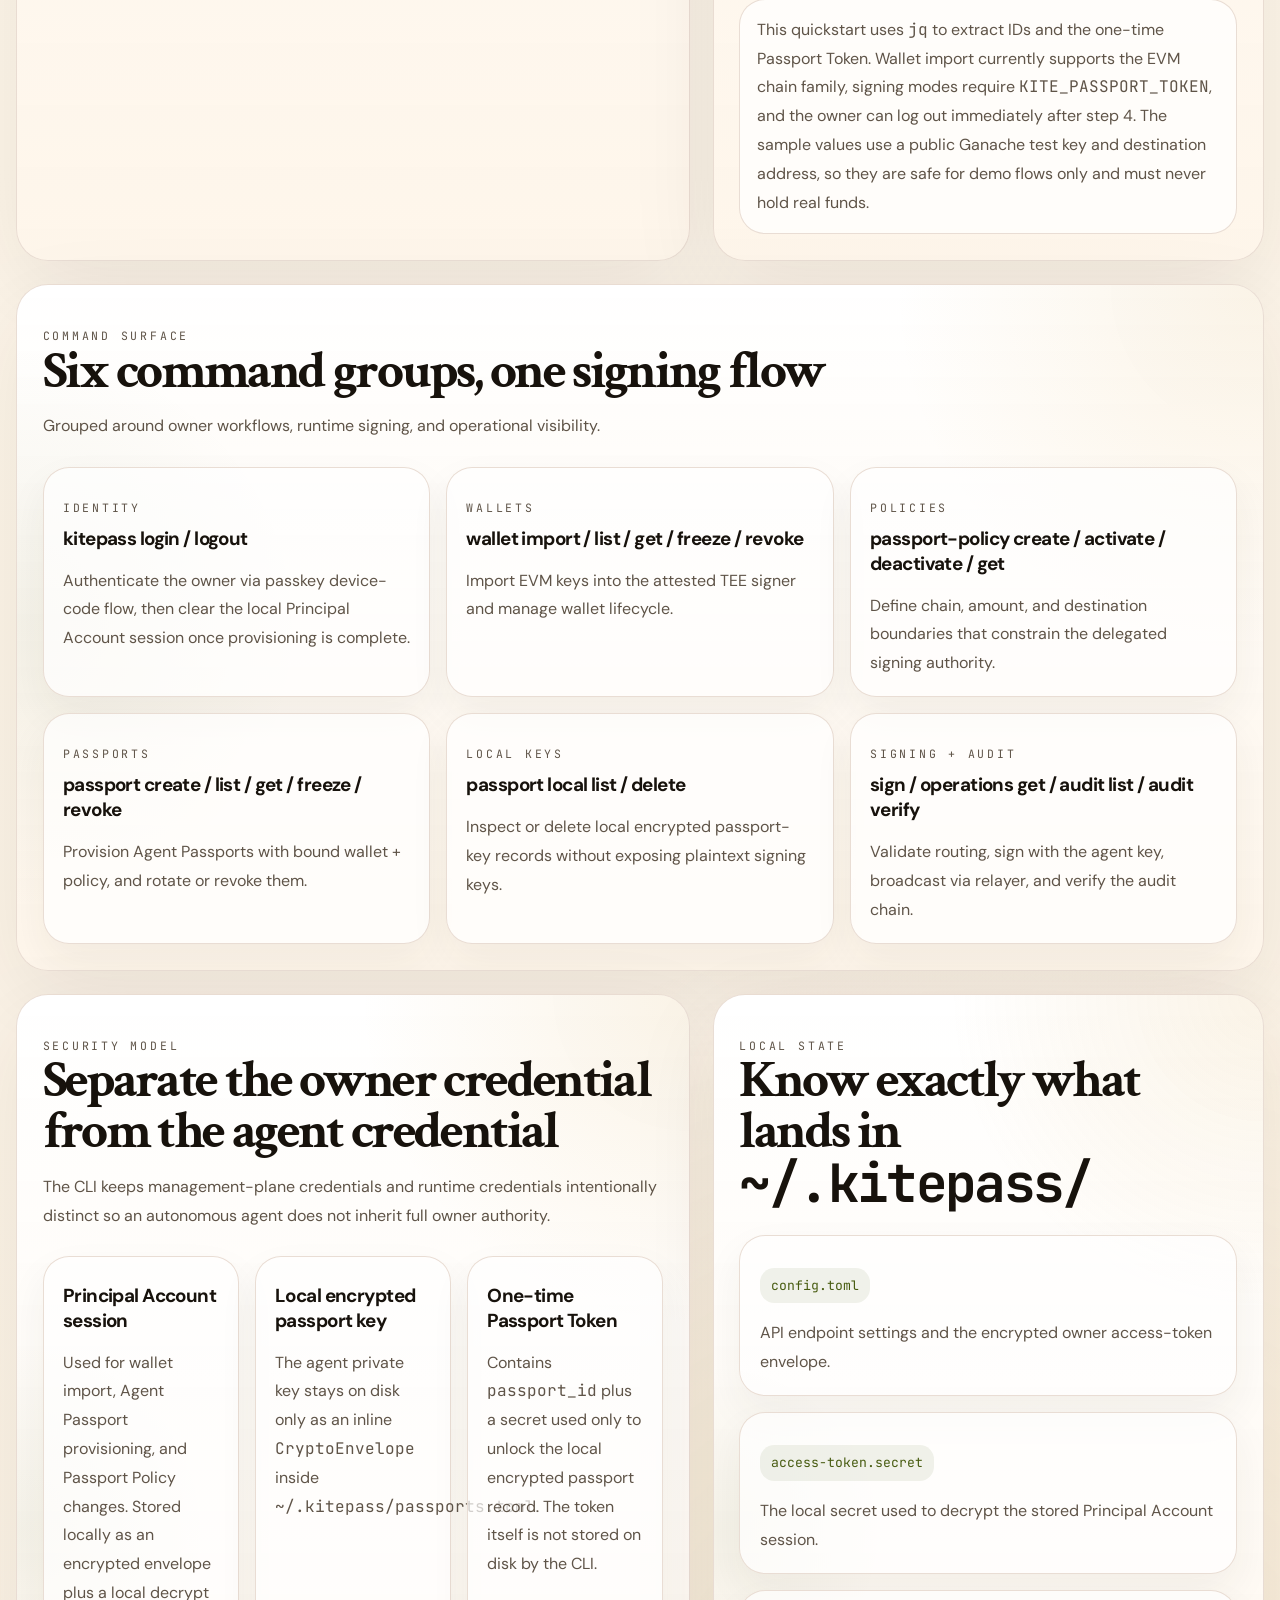
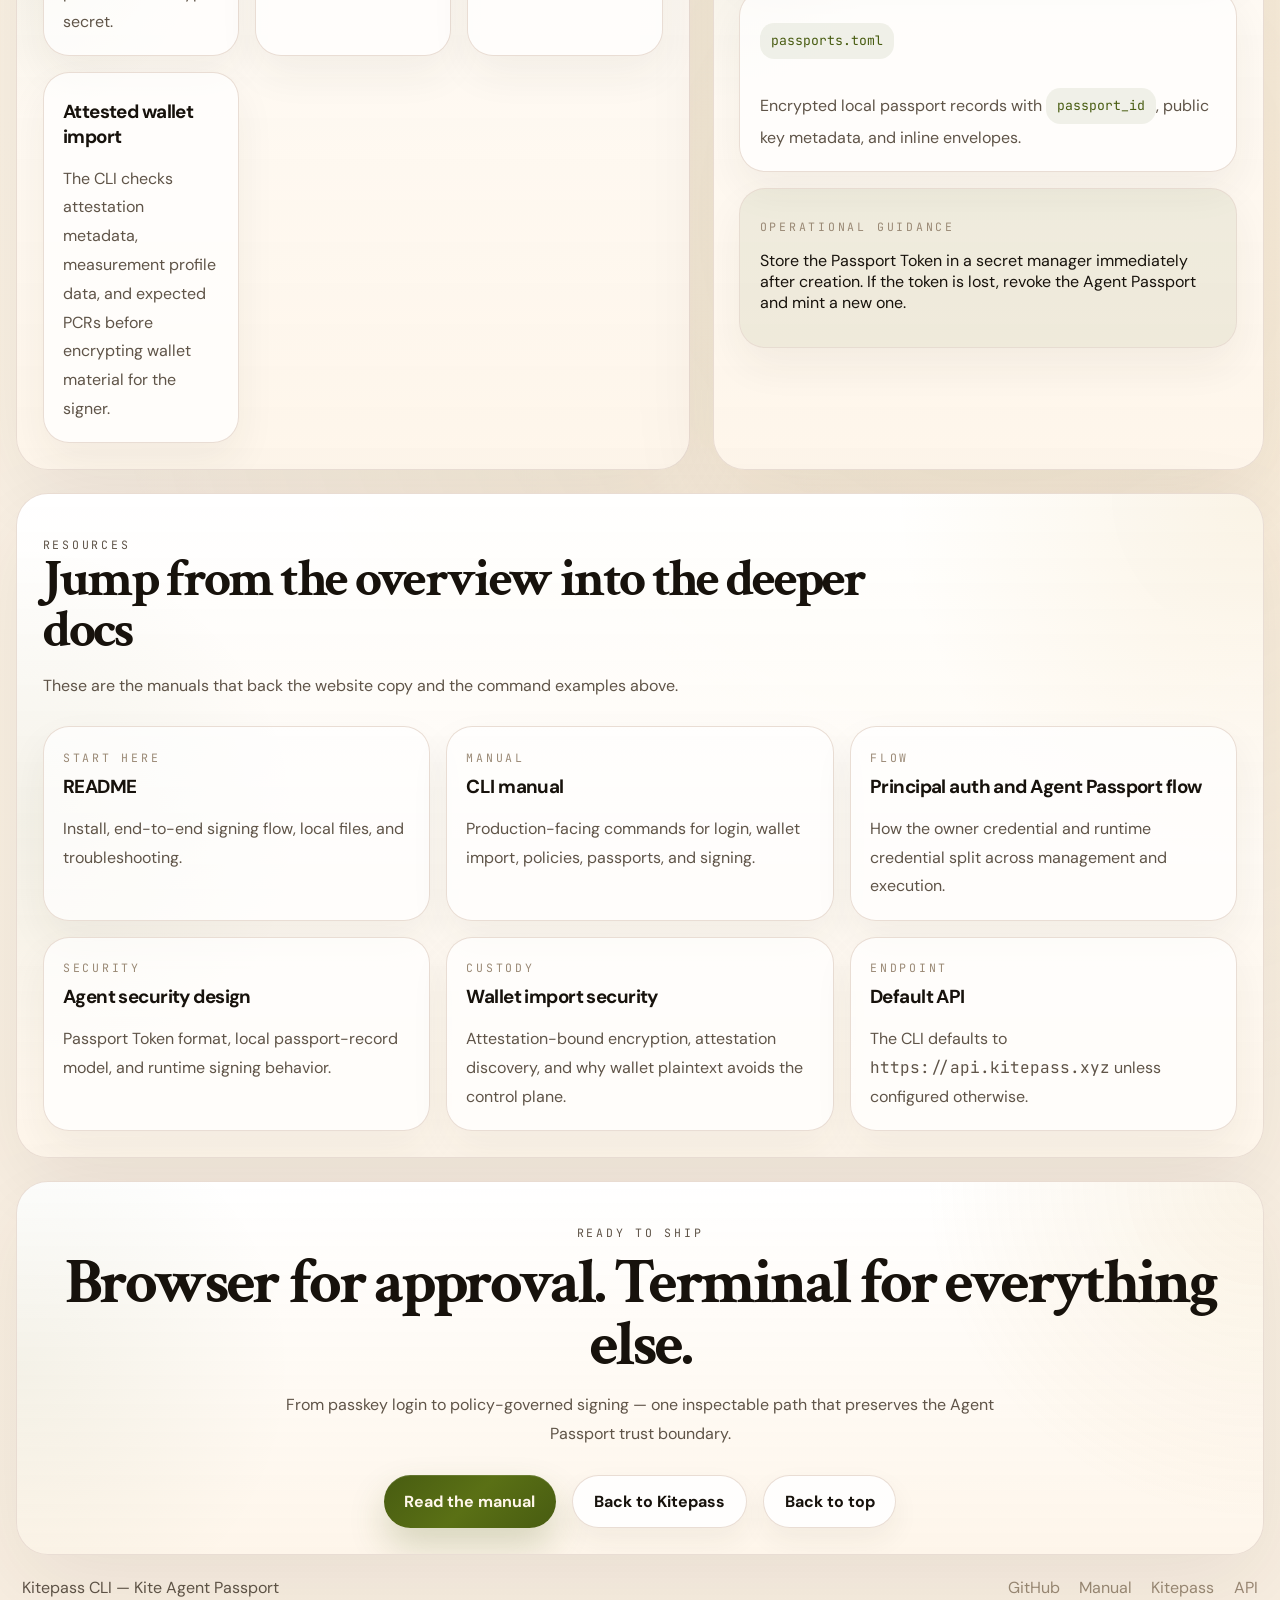
==== commit f876a538: "docs: update CLI manual, README, and webpages for latest architecture" ====
--- a/webpages/index.html
+++ b/webpages/index.html
@@ -67,7 +67,7 @@
 
             <div class="hero-actions">
               <a class="button button-primary" href="#quickstart">Start the flow</a>
-              <a class="button button-secondary" href="https://github.com/zfdang/agent-passport-cli/blob/main/README.md">Open README</a>
+              <a class="button button-secondary" href="https://kitepass.xyz">Back to Kitepass</a>
             </div>
 
             <div class="hero-metrics">
@@ -128,10 +128,13 @@
                   Copy
                 </button>
               </div>
-              <pre id="code-setup"><code>kitepass login
-
-WALLET_JSON="$(printf '%s' '<evm-private-key-hex>' | kitepass --json wallet import --chain-family evm --name treasury)"
-WALLET_ID="$(printf '%s' "$WALLET_JSON" | jq -r '.wallet_id')"</code></pre>
+              <pre id="code-setup"><code>TEST_EVM_PRIVATE_KEY="4f3edf983ac636a65a842ce7c78d9aa706d3b113bce036f9b0b7fcb7e7f6b4c7"
+TEST_DESTINATION="0xf17f52151EbEF6C7334FAD080c5704D77216b732"
+
+kitepass login
+
+WALLET_JSON="$(printf '%s' "$TEST_EVM_PRIVATE_KEY" | kitepass --json wallet import --chain-family evm --name treasury)"
+WALLET_ID="$(printf '%s' "$WALLET_JSON" | jq -r '.wallet_id')</code></pre>
             </div>
 
             <div class="example-panel" data-example-panel="provision">
@@ -158,7 +161,7 @@
                   Copy
                 </button>
               </div>
-              <pre id="code-sign"><code>KITE_PASSPORT_TOKEN="$KITE_PASSPORT_TOKEN" kitepass --json sign --passport-id "$PASSPORT_ID" --wallet-id "$WALLET_ID" --chain-id eip155:8453 --signing-type transaction --payload 0xdeadbeef --destination 0xabc --value 10</code></pre>
+              <pre id="code-sign"><code>KITE_PASSPORT_TOKEN="$KITE_PASSPORT_TOKEN" kitepass --json sign --passport-id "$PASSPORT_ID" --wallet-id "$WALLET_ID" --chain-id eip155:8453 --signing-type transaction --payload 0xdeadbeef --destination "$TEST_DESTINATION" --value 10</code></pre>
             </div>
           </aside>
         </section>
@@ -313,7 +316,10 @@
                   Copy
                 </button>
               </div>
-              <pre id="code-quickstart-wallet"><code>WALLET_JSON="$(printf '%s' '<evm-private-key-hex>' | kitepass --json wallet import --chain-family evm --name treasury)"
+              <pre id="code-quickstart-wallet"><code>TEST_EVM_PRIVATE_KEY="4f3edf983ac636a65a842ce7c78d9aa706d3b113bce036f9b0b7fcb7e7f6b4c7"
+TEST_DESTINATION="0xf17f52151EbEF6C7334FAD080c5704D77216b732"
+
+WALLET_JSON="$(printf '%s' "$TEST_EVM_PRIVATE_KEY" | kitepass --json wallet import --chain-family evm --name treasury)"
 WALLET_ID="$(printf '%s' "$WALLET_JSON" | jq -r '.wallet_id')"
 echo "wallet_id=${WALLET_ID}"</code></pre>
             </div>
@@ -325,7 +331,7 @@
                   Copy
                 </button>
               </div>
-              <pre id="code-quickstart-provision"><code>POLICY_JSON="$(kitepass --json passport-policy create --wallet-id "$WALLET_ID" --allowed-chain eip155:8453 --allowed-action transaction --max-single-amount 100 --max-daily-amount 1000 --allowed-destination 0xabc --valid-for-hours 24)"
+              <pre id="code-quickstart-provision"><code>POLICY_JSON="$(kitepass --json passport-policy create --wallet-id "$WALLET_ID" --allowed-chain eip155:8453 --allowed-action transaction --max-single-amount 100 --max-daily-amount 1000 --allowed-destination "$TEST_DESTINATION" --valid-for-hours 24)"
 POLICY_ID="$(printf '%s' "$POLICY_JSON" | jq -r '.passport_policy_id')"
 kitepass --json passport-policy activate --passport-policy-id "$POLICY_ID"
 
@@ -343,13 +349,15 @@
                   Copy
                 </button>
               </div>
-              <pre id="code-quickstart-sign"><code>KITE_PASSPORT_TOKEN="$KITE_PASSPORT_TOKEN" kitepass --json sign --passport-id "$PASSPORT_ID" --wallet-id "$WALLET_ID" --chain-id eip155:8453 --signing-type transaction --payload 0xdeadbeef --destination 0xabc --value 10</code></pre>
+              <pre id="code-quickstart-sign"><code>KITE_PASSPORT_TOKEN="$KITE_PASSPORT_TOKEN" kitepass --json sign --passport-id "$PASSPORT_ID" --wallet-id "$WALLET_ID" --chain-id eip155:8453 --signing-type transaction --payload 0xdeadbeef --destination "$TEST_DESTINATION" --value 10</code></pre>
             </div>
 
             <p class="quickstart-note">
               This quickstart uses <code>jq</code> to extract IDs and the one-time Passport Token.
               Wallet import currently supports the EVM chain family, signing modes require
               <code>KITE_PASSPORT_TOKEN</code>, and the owner can log out immediately after step 4.
+              The sample values use a public Ganache test key and destination address, so they are
+              safe for demo flows only and must never hold real funds.
             </p>
           </article>
         </section>
@@ -524,6 +532,7 @@
           </p>
           <div class="hero-actions">
             <a class="button button-primary" href="https://github.com/zfdang/agent-passport-cli/blob/main/docs/cli-manual.md">Read the manual</a>
+            <a class="button button-secondary" href="https://kitepass.xyz">Back to Kitepass</a>
             <a class="button button-secondary" href="#top">Back to top</a>
           </div>
         </section>
@@ -534,6 +543,7 @@
         <nav class="footer-links">
           <a href="https://github.com/zfdang/agent-passport-cli">GitHub</a>
           <a href="https://github.com/zfdang/agent-passport-cli/blob/main/docs/cli-manual.md">Manual</a>
+          <a href="https://kitepass.xyz">Kitepass</a>
           <a href="https://api.kitepass.xyz">API</a>
         </nav>
       </footer>
